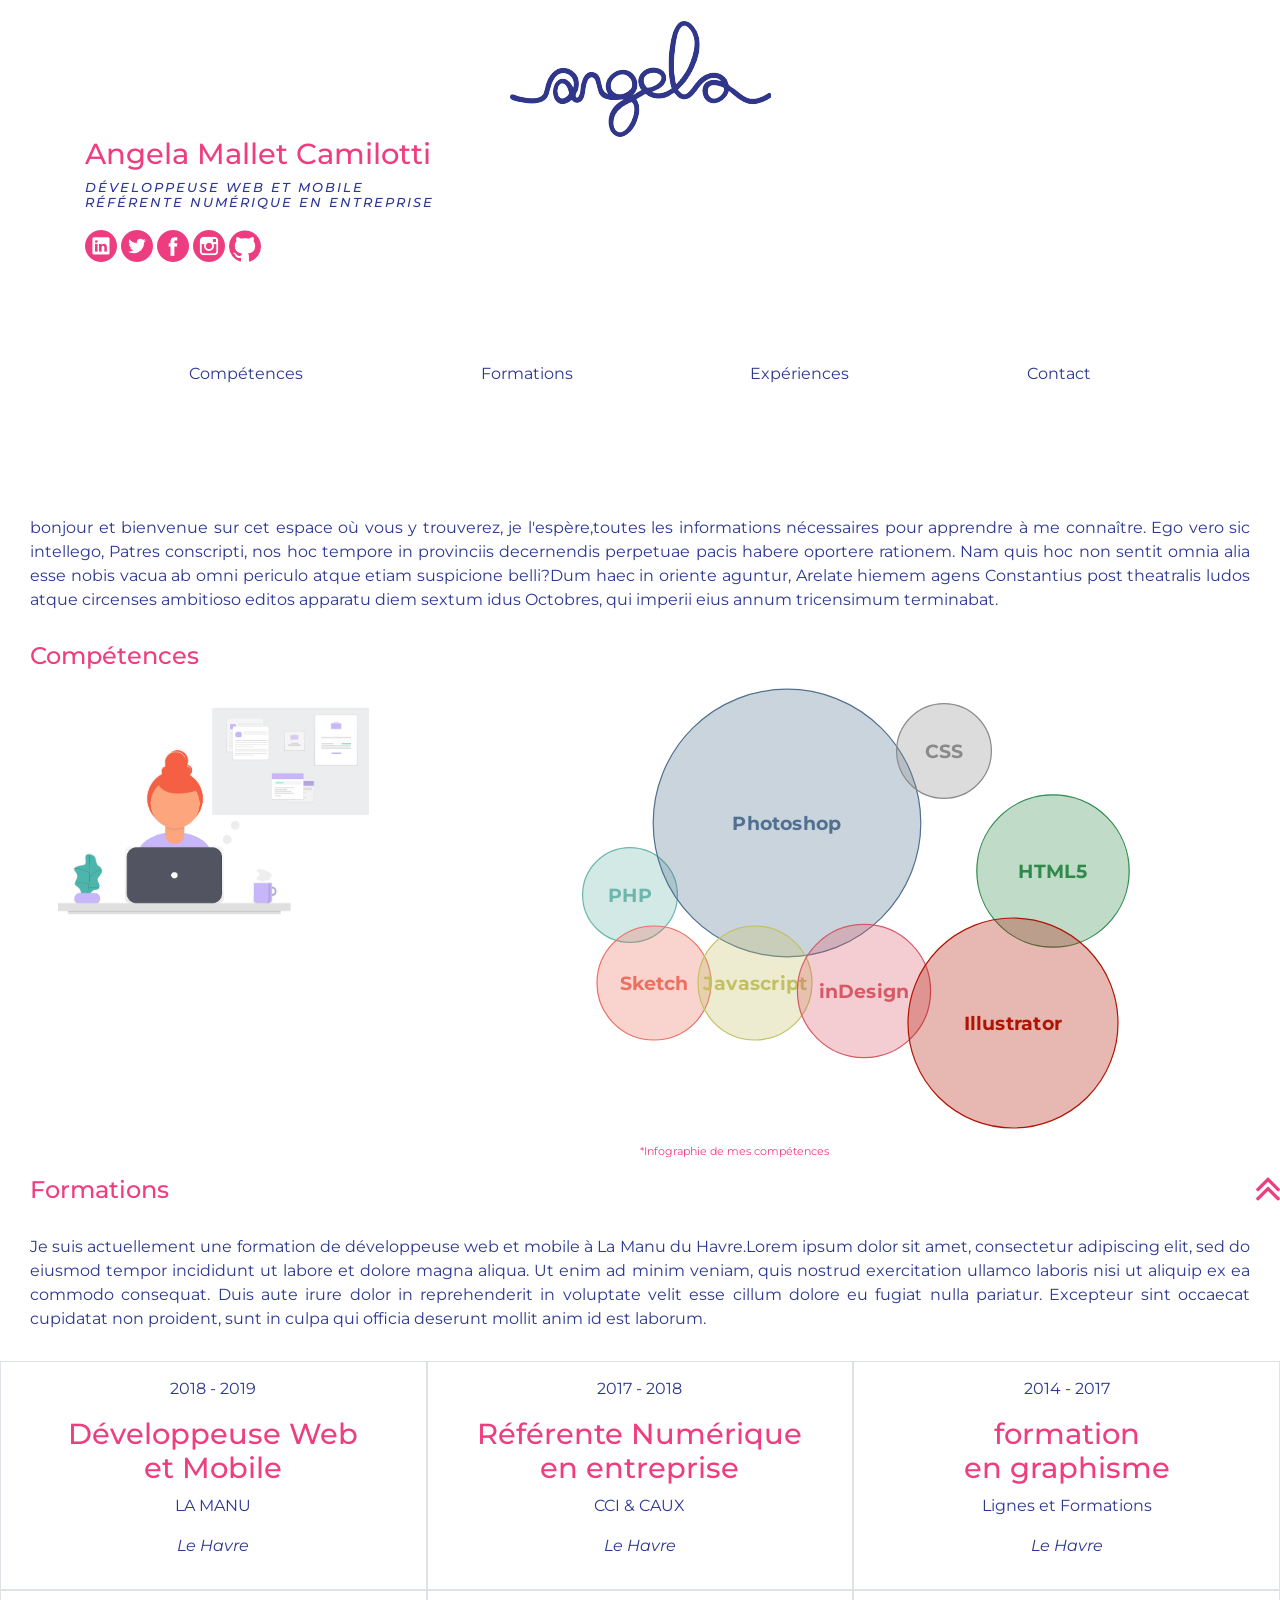
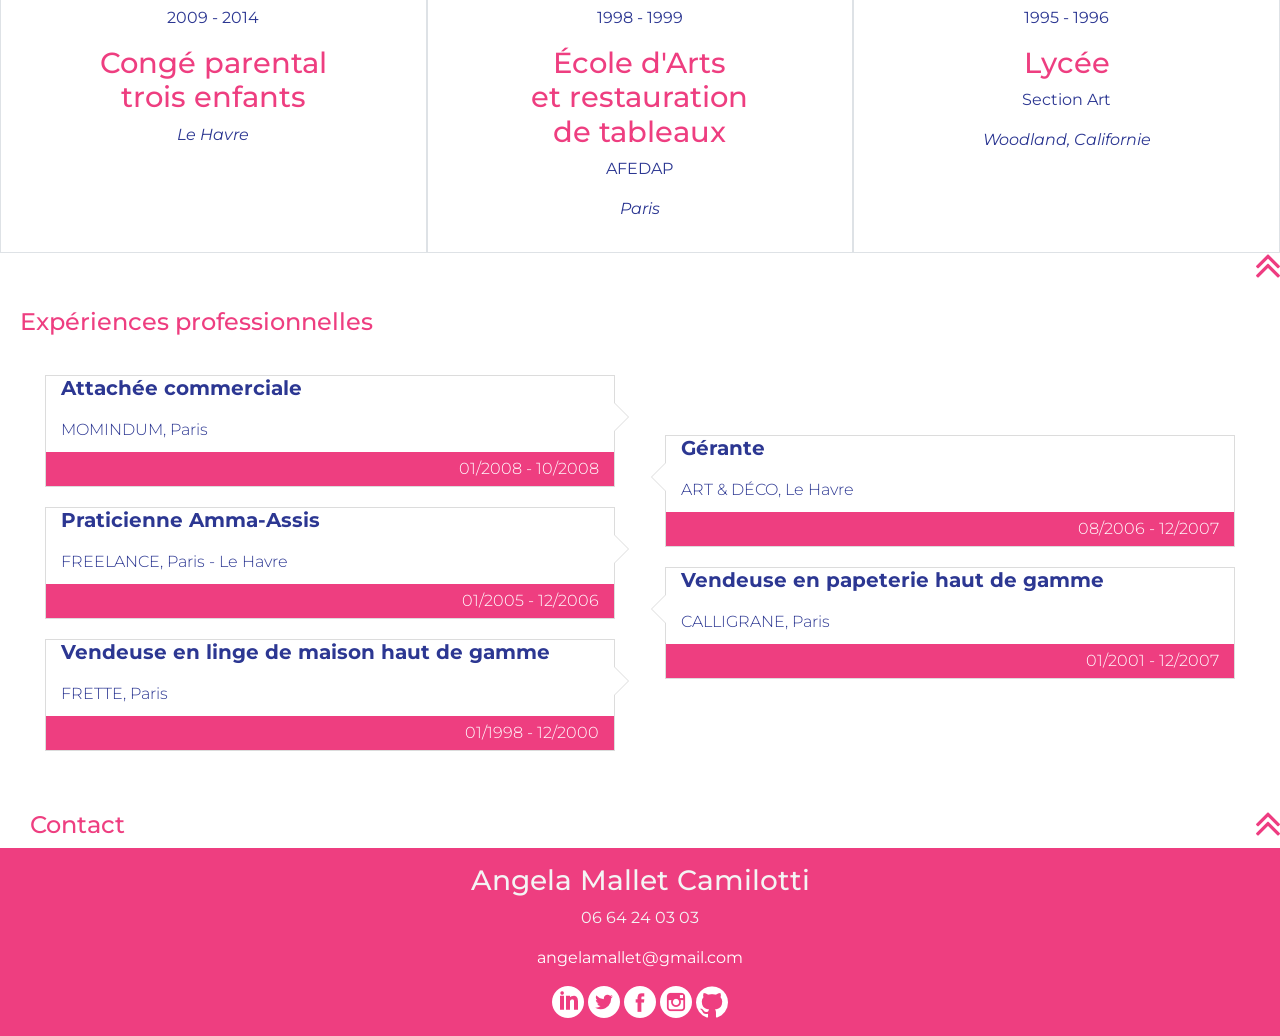
==== index.html @ a3d35b55 "ajout contact" ====
<!doctype html>
<html lang="fr">
<head>
  <meta charset="utf-8" />
  <meta name="viewport" content="width=device-width, initial-scale=1, shrink-to-fit=no" />

  <!-- Bootstrap CSS -->
  <link rel="stylesheet" href="css/bootstrap.min.css">
  <link rel="stylesheet" href="css/style.css">
  <link href="https://fonts.googleapis.com/css?family=Montserrat" rel="stylesheet">
  <title>Angela Mallet Camilotti</title>
</head>
<body id="hautdepage">

  <div class="container-fluid text-center logo">
    <img id="logo" src="img/Angela logo.png" alt="logo d'Angela" />
  </div>

  <div class="container"><!-- Container partie 1-->
    <div class="row">
      <div class="container gauche">
        <div class="row haut">
          <div class="container moi">
            <h1 id="Prenom">Angela Mallet Camilotti</h1>
            <h2 id="baseline">Développeuse Web et mobile <br>Référente numérique en entreprise </h2>
          </div>
        </div>
        <div class="row bas">
          <div class="container icones pl-0">
            <div class="container espace">
              <div class="col-lg-12 pl-0">
                <a href="https://www.linkedin.com/in/angela-mallet-camilotti/" target="_blank"><img src="img/linkedin.png"></a>
                <a href="https://twitter.com/AngelaCamilotti/" target="_blank"><img src="img/twitter.png"></a>
                <a href="https://www.facebook.com/Mallet.Camilotti/" target="_blank"><img src="img/facebook.png"></a>
                <a href="https://www.instagram.com/angelacamilotti/?hl=fr/" target="_blank"><img src="img/instagram.png"></a>
                <a href="https://github.com/AngelaMallet" target="_blank"><img src="img/github.png"></a>
              </div>
            </div>
          </div>
        </div>
      </div>

      <div class="container droite">
      </div>
    </div>
  </div><!-- Fin Container partie 1-->











  <!-- <img id="logo"src="img/Angela logo.png" alt="logo d'Angela"></img> -->
  <!-- <h1 id="Prenom">Angela Mallet Camilotti</h1>
  <h2 id="baseline">Développeuse Web et mobile <br>Référente numérique en entreprise </h2> -->


  <nav id="ancres">
    <a href="#ancre_competences">Compétences</a>
    <a href="#ancre_formations">Formations</a>
    <a href="#ancre_experiences">Expériences</a>
    <a href="#ancre_contact">Contact</a>
  </nav>
  <div class="paragraph">
    <p>bonjour et bienvenue sur cet espace où vous y trouverez, je l'espère,toutes les informations nécessaires pour apprendre à me connaître.
      Ego vero sic intellego, Patres conscripti, nos hoc tempore in provinciis decernendis perpetuae pacis habere oportere rationem.
      Nam quis hoc non sentit omnia alia esse nobis vacua ab omni periculo atque etiam suspicione belli?Dum haec in oriente aguntur, Arelate hiemem agens Constantius
      post theatralis ludos atque circenses ambitioso editos apparatu diem sextum idus Octobres, qui imperii eius annum tricensimum terminabat.</p>
    </div>
    <!-- Compétences -->
    <!-- Début Container partie 2-->
    <h2 id="ancre_competences">Compétences</h2>
    <div class="container-fluid">

      <div class="row">
        <div class="container image col-lg-4 col-12">
          <img class="img-fluid" id="fille" src="img/fille.png" alt="Illustration d'une jeune femme devant un ordinateur" />
        </div>
        <div class="container bulles col-lg-8 col-12">
          <div id="container_competences">

            <dl class="skills-diagram">
              <dt class="skill-5">PHP</dt>
              <dd>5</dd>
              <dt class="skill-10">Photoshop</dt>
              <dd>10</dd>
              <dt class="skill-3">CSS</dt>
              <dd>3</dd>
              <dt class="skill-8">HTML5</dt>
              <dd>8</dd>
              <dt class="skill-4">Sketch</dt>
              <dd>4</dd>
              <dt class="skill-6">Javascript</dt>
              <dd>6</dd>
              <dt class="skill-7">inDesign</dt>
              <dd>7</dd>
              <dt class="skill-9">Illustrator</dt>
              <dd>9</dd>
            </dl>
          </div>
        </div>

      </div>

    </div>
    <p class="infographie">*Infographie de mes compétences</p>

    <!-- Fin Container partie 2-->

    <a class="hautdepage" href="#hautdepage"><img src="img/chevron-up.png"></a>
    <h2 id="ancre_formations">Formations</h2>


    <!-- Début Formations -->
    <div class="paragraph">
      <p>Je suis actuellement une formation de développeuse web et mobile à La Manu du Havre.Lorem ipsum dolor sit amet, consectetur adipiscing elit, sed do eiusmod tempor incididunt ut labore et dolore magna aliqua. Ut enim ad minim veniam, quis nostrud exercitation ullamco laboris nisi ut aliquip ex ea commodo consequat. Duis aute irure dolor in reprehenderit in voluptate velit esse cillum dolore eu fugiat nulla pariatur. Excepteur sint occaecat cupidatat non proident, sunt in culpa qui officia deserunt mollit anim id est laborum.</p>
    </div>
    <div class="container-fluid formations">
      <div class="row">
        <div class="border container col-lg-4 col-12">
          <p>2018 - 2019</p>
          <h1>Développeuse Web <br>et Mobile </h1>
          <p>LA MANU</p>
          <p class="italic">Le Havre</p>
        </div>
        <div class="border container col-lg-4 col-12">
          <p>2017 - 2018</p>
          <h1>Référente Numérique <br>en entreprise</h1>
          <p>CCI & CAUX</p>
          <p class="italic">Le Havre</p>
        </div>
        <div class="border container col-lg-4 col-12">
          <p>2014 - 2017</p>
          <h1>formation <br>en graphisme</h1>
          <p>Lignes et Formations</p>
          <p class="italic">Le Havre</p>
        </div>
      </div>
      <div class="row">
        <div class="border container col-lg-4 col-12">
          <p>2009 - 2014</p>
          <h1>Congé parental <br>trois enfants</h1>
          <p class="italic">Le Havre</p>
        </div>
        <div class="border container col-lg-4 col-12">
          <p>1998 - 1999</p>
          <h1>École d'Arts <br>et restauration <br> de tableaux</h1>
          <p>AFEDAP</p><p class="italic">Paris</p>
        </div>
        <div class="border container col-lg-4 col-12">
          <p>1995 - 1996</p>
          <h1>Lycée</h1>
          <p>Section Art</p>
          <p class="italic">Woodland, Californie</p>
        </div>
      </div>
    </div>
    <a class="hautdepage" href="#hautdepage"><img src="img/chevron-up.png"></a>
    <h2 id="ancre_experiences">Expériences professionnelles</h2>
    <div class="container-fluid">
      <ul class="timeline">
        <li>
          <div class="timeline-badge">
            <a><i class="fa fa-circle" id=""></i></a>
          </div>
          <div class="timeline-panel">
            <div class="timeline-heading">
              <h4>Attachée commerciale</h4>
            </div>
            <div class="timeline-body">
              <p>MOMINDUM, Paris</p>
            </div>
            <div class="timeline-footer">
              <p class="text-right">01/2008 - 10/2008</p>
            </div>
          </div>
        </li>

        <li class="timeline-inverted">
          <div class="timeline-badge">
            <a><i class="fa fa-circle invert" id=""></i></a>
          </div>
          <div class="timeline-panel">
            <div class="timeline-heading">
              <h4>Gérante</h4>
            </div>
            <div class="timeline-body">
              <p>ART & DÉCO, Le Havre</p>
            </div>
            <div class="timeline-footer">
              <p class="text-right">08/2006 - 12/2007</p>
            </div>
          </div>
        </li>

        <li>
          <div class="timeline-badge">
            <a><i class="fa fa-circle" id=""></i></a>
          </div>
          <div class="timeline-panel">
            <div class="timeline-heading">
              <h4>Praticienne Amma-Assis</h4>
            </div>
            <div class="timeline-body">
              <p>FREELANCE, Paris - Le Havre</p>
            </div>
            <div class="timeline-footer">
              <p class="text-right">01/2005 - 12/2006</p>
            </div>
          </div>
        </li>

        <li class="timeline-inverted">
          <div class="timeline-badge">
            <a><i class="fa fa-circle invert" id=""></i></a>
          </div>
          <div class="timeline-panel">
            <div class="timeline-heading">
              <h4>Vendeuse en papeterie haut de gamme</h4>
            </div>
            <div class="timeline-body">
              <p>CALLIGRANE, Paris</p>
            </div>
            <div class="timeline-footer">
              <p class="text-right">01/2001 - 12/2007</p>
            </div>
          </div>
        </li>

        <li>
          <div class="timeline-badge">
            <a><i class="fa fa-circle" id=""></i></a>
          </div>
          <div class="timeline-panel">
            <div class="timeline-heading">
              <h4>Vendeuse en linge de maison haut de gamme</h4>
            </div>
            <div class="timeline-body">
              <p>FRETTE, Paris</p>
            </div>
            <div class="timeline-footer">
              <p class="text-right">01/1998 - 12/2000</p>
            </div>
          </div>
        </li>
      </ul>
    </div>
    <a class="hautdepage" href="#hautdepage"><img src="img/chevron-up.png"></a>
    <div class="Container-fluid">
      <h2 id="ancre_contact">Contact</h2>
    </div>
    <section id="contact" class="content-section text-center pt-3">
        <div class="container contact">
          <h3 class="Contact">Angela Mallet Camilotti</h3>
        </div>
        <div class="container contact">
          <p class="Contact">06 64 24 03 03 <br></p>
        </div>
        <div class="container contact">
          <a class="text-white" href="">angelamallet@gmail.com</a>
        </div>
        <div class="container icones mt-3">
          <a href="https://www.linkedin.com/in/angela-mallet-camilotti/" target="_blank"><img src="img/linkedinb.png"></a>
          <a href="https://twitter.com/AngelaCamilotti/" target="_blank"><img src="img/twitterb.png"></a>
          <a href="https://www.facebook.com/Mallet.Camilotti/" target="_blank"><img src="img/facebookb.png"></a>
          <a href="https://www.instagram.com/angelacamilotti/?hl=fr/" target="_blank"><img src="img/instagramb.png"></a>
          <a href="https://github.com/AngelaMallet" target="_blank"><img src="img/githubb.png"></a>
        </div>
    </section>


    <script src="js/jquery-3.3.1.min.js"></script>
    <script src="js/popper.min.js"></script>
    <script src="js/bootstrap.min.js"></script>
  </body>
  </html>
---- css/style.css ----
body{font-family: 'Montserrat';
margin-top: 20px;
}
a:hover {
  color: #ee3e80;
  text-decoration: underline;
}
a{
  color: #2c3792;
}
h1 {
  font-size: 1.8em;
}
h2 {
  font-size: 1.5em;
  color: #ee3e80;
  margin-left: 30px;
}

.infographie{
  color: #ee3e80;
  font-size: 0.7em;
  margin-left: 50%;
}
.paragraph {
margin: 30px;
text-align: justify;
color: #2c3792;
}
.hautdepage {
  float: right;
}
.container.espace {
  margin-top: 20px;
}
#top {
  display: flex;
  flex-direction: column;
  justify-content: center;
  margin-left: 30px;
}

#logo {
  margin-left: auto;
  margin-right: auto;
}
#ancres {
  display: flex;
  flex-direction: row;
  justify-content: space-around;
  padding: 100px;
}
#ancre_experiences {
  padding-top: 55px;
  margin-left: 20px;
}

#Prenom {
  color: #ee3e80;
}
#baseline {
  font-size: 0.8em;
  font-style: italic;
  letter-spacing: 2px;
  text-transform: uppercase;
  color: #2c3792;
  margin: 0px;
}
#container_competences {
  display: flex;
  flex-direction: row;
  vertical-align: middle;
}
.container-fluid.formations {
  text-align: center;
}
.border {
  border:solid 1px #ee3e80;
  padding: 15px;
}
.formations h1 {
  color: #ee3e80;
}

.formations p {
  color: #2c3792;
}
.italic {
  font-style: italic;
}

#formation {
  color: #2c3792;
  margin: 30px 0px 0px 30px;
}
.skills-diagram {
  font-size: 16px;
  font-weight: bold;
  text-align: center;
  max-width: 35em;
  margin: 2em auto 2em;
}
.skills-diagram > dd {
  /* Hide inner attributes */
  display: none;
}
.skills-diagram dt {
  display: inline-block;
  vertical-align: top;

  border-style: solid;
  border-width: 1px;
  border-radius: 50%;

  -webkit-transform: scale(1.2);
	-moz-transform: scale(1.2);
	-o-transform: scale(1.2);
	-ms-transform: scale(1.2);
	transform: scale(1.2);

  /* set defaults to skill-2 */
  width: 2em;
  height: 2em;
  line-height: 2em;
}

.skills-diagram dt:hover {
  -webkit-transform: scale(1.3);
	-moz-transform: scale(1.3);
	-o-transform: scale(1.3);
	-ms-transform: scale(1.3);
	transform: scale(1.3);
}

/* Support vertical mode */
.skills-diagram-vertical dt {
  display: block;
  /* .25em is an equivalent to inline-block's horizontal whitespace margin */
  margin: .25em auto;
}

/* Provide 10 different sizes */
.skills-diagram .skill-2 {
  width: 6em;
  height: 6em;
  line-height: 6em;

  background-color: rgba(201, 155, 129, .3);
  border-color: rgba(201, 155, 129, 1);
  color: rgba(201, 155, 129, 1);
}
.skills-diagram .skill-3 {
  vertical-align: middle;

  width: 5em;
  height: 5em;
  line-height: 5em;
  background-color: rgba(138, 138, 140, .3);
  border-color: rgba(138, 138, 140, 1);
  color: rgba(138, 138, 140, 1);
}
.skills-diagram .skill-4 {
  width: 6em;
  height: 6em;
  line-height: 6em;

  background-color: rgba(234, 112, 97, .3);
  border-color: rgba(234, 112, 97, 1);
  color: rgba(234, 112, 97, 1);
}
.skills-diagram .skill-5 {
  vertical-align: bottom;

  width: 5em;
  height: 5em;
  line-height: 5em;
  background-color: rgba(109, 182, 173, .3);
  border-color: rgba(109, 182, 173, 1);
  color: rgba(109, 182, 173, 1);
}
.skills-diagram .skill-6 {
  vertical-align: top;

  width: 6em;
  height: 6em;
  line-height: 6em;

  background-color: rgba(195, 192, 100, .3);
  border-color: rgba(195, 192, 100, 1);
  color: rgba(195, 192, 100, 1);
}
.skills-diagram .skill-7 {
  width: 7em;
  height: 7em;
  line-height: 7em;

  background-color: rgba(214, 89, 102, .3);
  border-color: rgba(214, 89, 102, 1);
  color: rgba(214, 89, 102, 1);
}
.skills-diagram .skill-8 {
  vertical-align: bottom;

  width: 8em;
  height: 8em;
  line-height: 8em;
  background-color: rgba(46, 138, 75, .3);
  border-color: rgba(46, 138, 75, 1);
  color: rgba(46, 138, 75, 1);
}
.skills-diagram .skill-9 {
  width: 11em;
  height: 11em;
  line-height: 11em;

  background-color: rgba(177, 18, 2, .3);
  border-color: rgba(177, 18, 2, 1);
  color: rgba(177, 18, 2, 1);
}
.skills-diagram .skill-10 {
  width: 14em;
  height: 14em;
  line-height: 14em;
  background-color: rgba(81, 112, 144, .3);
  border-color: rgba(81, 112, 144, 1);
  color: rgba(81, 112, 144, 1);
}

#timeline {
  list-style: none;
  margin: 50px 0 30px 120px;
  padding-left: 30px;
  border-left: 8px solid #eee9dc;
}
#timeline li {
  margin: 40px 0;
  position: relative;
}
#timeline p {
  margin: 0 0 15px;
  color: #2C3792;
}

.date {
  margin-top: -10px;
  top: 50%;
  left: -158px;
  font-size: 0.95em;
  line-height: 20px;
  position: absolute;
}

.circle {
  margin-top: -10px;
  top: 50%;
  left: -44px;
  width: 10px;
  height: 10px;
  background:#ee3792;
  border: 5px solid #eee9dc;
  border-radius: 50%;
  display: block;
  position: absolute;
}

.content {
  max-height: 20px;
  padding: 50px 20px 0;
  border-color: transparent;
  border-width: 2px;
  border-style: solid;
  border-radius: 0.5em;
  position: relative;
}
.content:before, .content:after {
  content: "";
  width: 0;
  height: 0;
  border: solid transparent;
  position: absolute;
  pointer-events: none;
  right: 100%;
}
.content:before {
  border-right-color: inherit;
  border-width: 20px;
  top: 50%;
  margin-top: -20px;
}
.content:after {
  border-right-color: #ee3e80;
  border-width: 17px;
  top: 50%;
  margin-top: -17px;
}
.content p {
  max-height: 0;
  color: transparent;
  text-align: justify;
  word-break: break-word;
  hyphens: auto;
  overflow: hidden;
}

label {
  font-size: 1.3em;
  position: absolute;
  z-index: 100;
  cursor: pointer;
  top: 10px;
  transition: transform 0.2s linear;
  color: #2c3792;
  margin-left: 10px;
}

.radio {
  display: none;
}

.radio:checked + .relative label {
  cursor: auto;
  transform: translateX(42px);
}
.radio:checked + .relative .circle {
  background: #f98262;
}
.radio:checked ~ .content {
  max-height: 180px;
  border-color: #eee9dc;
  margin-right: 20px;
  transform: translateX(20px);
  transition: max-height 0.4s linear, border-color 0.5s linear, transform 0.2s linear;
}
.radio:checked ~ .content p {
  max-height: 200px;
  color: #eee9dc;
  transition: color 0.3s linear 0.3s;
}
/*Expériences*/

/
/*font styles*/
h1 {
 font-family: 'Montserrat', Helvetica, sans-serif;
}
.child-title {
 margin: 0;
 padding-top: 20px;
 padding-bottom: 20px;
 color: #2c3792;
 text-align: center;
 font-size: 1em;
}
.text-right {
  color: #fff;
}
p.footer {
    margin-bottom: 20px;
    color: #999999;
    font-size: 18px;
    text-align: center;
}
/*contact*/
h1.contact,h2.contact,h3.contact {
	margin:0 0 35px 0;
	font-family: 'Montserrat', sans-serif;
	text-transform: uppercase;
	letter-spacing:1px;
}

p.contact {
	margin:0 0 25px;
	font-size:18px;
	line-height:1.6em;
}


#contact{
	background:#ee3e80;
	color:#f4f4f4;
	padding-bottom:18px;
}

/* -----------------------------------------------
 * Timeline
 * --------------------------------------------- */
 .timeline {
    min-height: 450px;
    list-style: none;
    padding: 30px;
    position: relative;
    font-weight: 300;
}
.timeline:before {
    top: 0;
    bottom: 0;
    position: absolute;
    content:" ";
    width: 2px;
    background: #ffffff;
    left: 50%;
    margin-left: -1.5px;
}
.timeline > li {
    margin-bottom: 20px;
    position: relative;
    width: 50%;
    float: left;
    clear: left;
}
.timeline > li:before, .timeline > li:after {
    content:" ";
    display: table;
}
.timeline > li:after {
    clear: both;
}
.timeline > li:before, .timeline > li:after {
    content:" ";
    display: table;
}
.timeline > li:after {
    clear: both;
}
.timeline > li > .timeline-panel {
    width: calc(100% - 25px);
    width: -moz-calc(100% - 25px);
    width: -webkit-calc(100% - 25px);
    float: left;
    border: 1px solid #dcdcdc;
    background: #ffffff;
    position: relative;
}
.timeline > li > .timeline-panel:before {
    position: absolute;
    top: 26px;
    right: -15px;
    display: inline-block;
    border-top: 15px solid transparent;
    border-left: 15px solid #dcdcdc;
    border-right: 0 solid #dcdcdc;
    border-bottom: 15px solid transparent;
    content:" ";
}
.timeline > li > .timeline-panel:after {
    position: absolute;
    top: 27px;
    right: -14px;
    display: inline-block;
    border-top: 14px solid transparent;
    border-left: 14px solid #ffffff;
    border-right: 0 solid #ffffff;
    border-bottom: 14px solid transparent;
    content:" ";
}
.timeline > li > .timeline-badge {
    color: #ffffff;
    width: 24px;
    height: 24px;
    line-height: 50px;
    text-align: center;
    position: absolute;
    top: 16px;
    right: -12px;
    z-index: 100;
}
.timeline > li.timeline-inverted > .timeline-panel {
    float: right;
}
.timeline > li.timeline-inverted > .timeline-panel:before {
    border-left-width: 0;
    border-right-width: 15px;
    left: -15px;
    right: auto;
}
.timeline > li.timeline-inverted > .timeline-panel:after {
    border-left-width: 0;
    border-right-width: 14px;
    left: -14px;
    right: auto;
}
.timeline-badge > a {
    color: #ffffff !important;
}
.timeline-badge a:hover {
    color: #dcdcdc !important;
}
.timeline-title {
    margin-top: 0;
    color: inherit;
}
.timeline-heading h4 {
    font-size: 20px;
    padding: 0 15px;
    color: #2c3792;
    font-weight: bold;
}
.timeline-body > p, .timeline-body > ul {
    padding: 10px 15px;
    margin-bottom: 0;
    color: #2c3792;
}
.timeline-footer {
    padding: 5px 15px;
    background-color:#ee3e80;
}
.timeline-footer p { margin-bottom: 0; }
.timeline-footer > a {
    cursor: pointer;
    text-decoration: none;
}
.timeline > li.timeline-inverted {
    float: right;
    clear: right;
}
.timeline > li:nth-child(2) {
    margin-top: 60px;
}
.timeline > li.timeline-inverted > .timeline-badge {
    left: -12px;
}
.no-float {
    float: none;
}
@media (max-width: 767px) {
    ul.timeline:before {
        left: 40px;
    }
    ul.timeline > li {
        margin-bottom: 0px;
        position: relative;
        width:100%;
        float: left;
        clear: left;
    }
    ul.timeline > li > .timeline-panel {
        width: calc(100% - 65px);
        width: -moz-calc(100% - 65px);
        width: -webkit-calc(100% - 65px);
    }
    ul.timeline > li > .timeline-badge {
        left: 28px;
        margin-left: 0;
        top: 16px;
    }
    ul.timeline > li > .timeline-panel {
        float: right;
    }
    ul.timeline > li > .timeline-panel:before {
        border-left-width: 0;
        border-right-width: 15px;
        left: -15px;
        right: auto;
    }
    ul.timeline > li > .timeline-panel:after {
        border-left-width: 0;
        border-right-width: 14px;
        left: -14px;
        right: auto;
    }
    .timeline > li.timeline-inverted {
        float: left;
        clear: left;
        margin-top: 30px;
        margin-bottom: 30px;
    }
    .timeline > li.timeline-inverted > .timeline-badge {
        left: 28px;
    }
}
@media screen and (max-width: 990px){
  .container.espace {
    flex-direction: column;
    text-align: center;
    padding-left: 30px;
  }
  #ancres {
    flex-direction: column;
    text-align: center;
  }
  #container_competences {
    display: flex;
    flex-direction: column;
}
#ancre_experiences, #ancre_competences, #ancre_formations, #ancre_contact,#ancre_Projets{
  margin-left:0px;
}
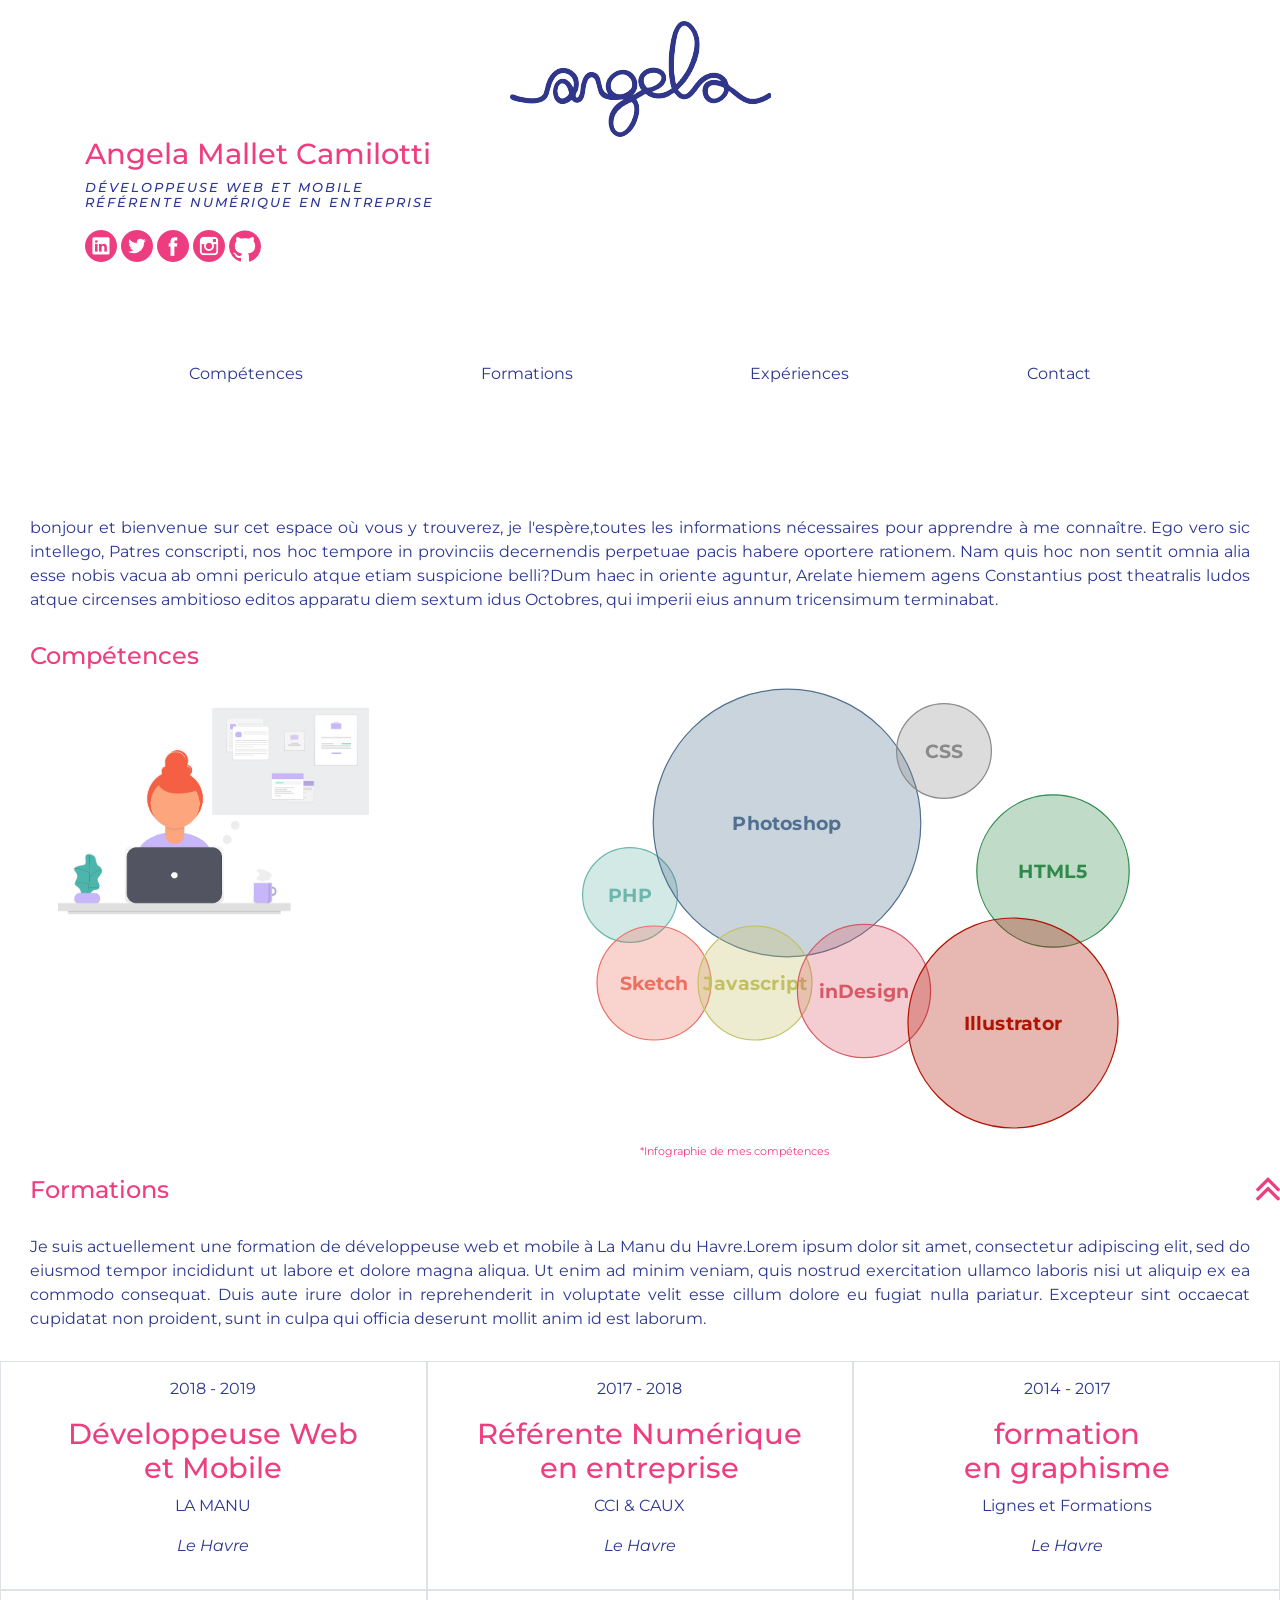
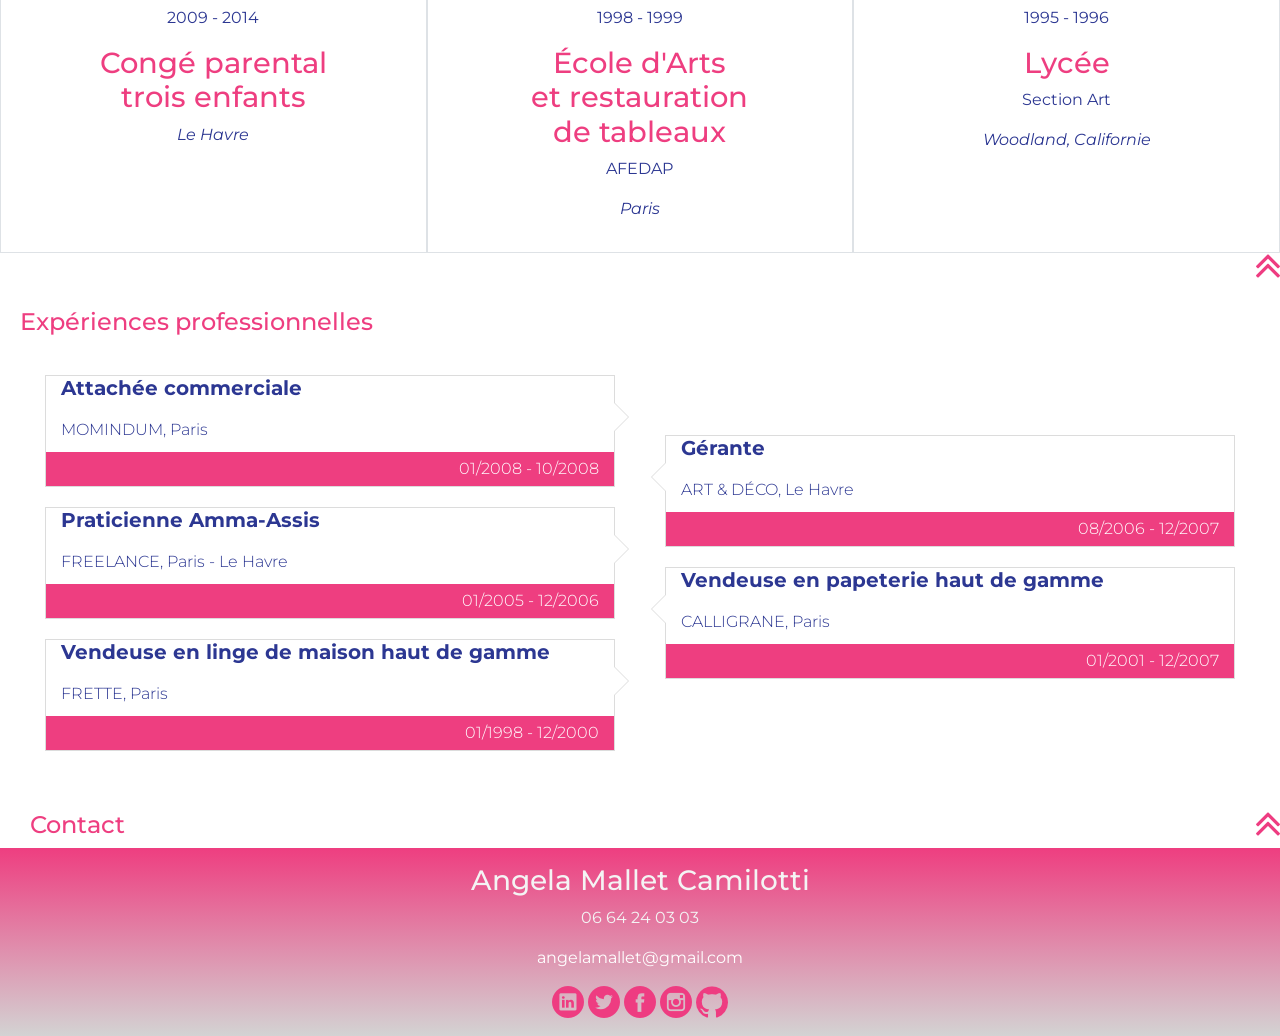
==== commit ecb274bd: "ajout de couleur bas de page" ====
--- a/index.html
+++ b/index.html
@@ -265,11 +265,11 @@
           <a class="text-white" href="">angelamallet@gmail.com</a>
         </div>
         <div class="container icones mt-3">
-          <a href="https://www.linkedin.com/in/angela-mallet-camilotti/" target="_blank"><img src="img/linkedinb.png"></a>
-          <a href="https://twitter.com/AngelaCamilotti/" target="_blank"><img src="img/twitterb.png"></a>
-          <a href="https://www.facebook.com/Mallet.Camilotti/" target="_blank"><img src="img/facebookb.png"></a>
-          <a href="https://www.instagram.com/angelacamilotti/?hl=fr/" target="_blank"><img src="img/instagramb.png"></a>
-          <a href="https://github.com/AngelaMallet" target="_blank"><img src="img/githubb.png"></a>
+          <a href="https://www.linkedin.com/in/angela-mallet-camilotti/" target="_blank"><img src="img/linkedin.png"></a>
+          <a href="https://twitter.com/AngelaCamilotti/" target="_blank"><img src="img/twitter.png"></a>
+          <a href="https://www.facebook.com/Mallet.Camilotti/" target="_blank"><img src="img/facebook.png"></a>
+          <a href="https://www.instagram.com/angelacamilotti/?hl=fr/" target="_blank"><img src="img/instagram.png"></a>
+          <a href="https://github.com/AngelaMallet" target="_blank"><img src="img/github.png"></a>
         </div>
     </section>
 
--- a/css/style.css
+++ b/css/style.css
@@ -376,9 +376,13 @@
 
 
 #contact{
-	background:#ee3e80;
-	color:#f4f4f4;
-	padding-bottom:18px;
+
+  background: -webkit-linear-gradient(180deg, rgb(238, 62, 128), rgb(211, 211, 211));
+  background: linear-gradient(180deg, rgb(238, 62, 128), rgb(211, 211, 211));
+
+
+color:#f4f4f4;
+padding-bottom:18px;
 }
 
 /* -----------------------------------------------
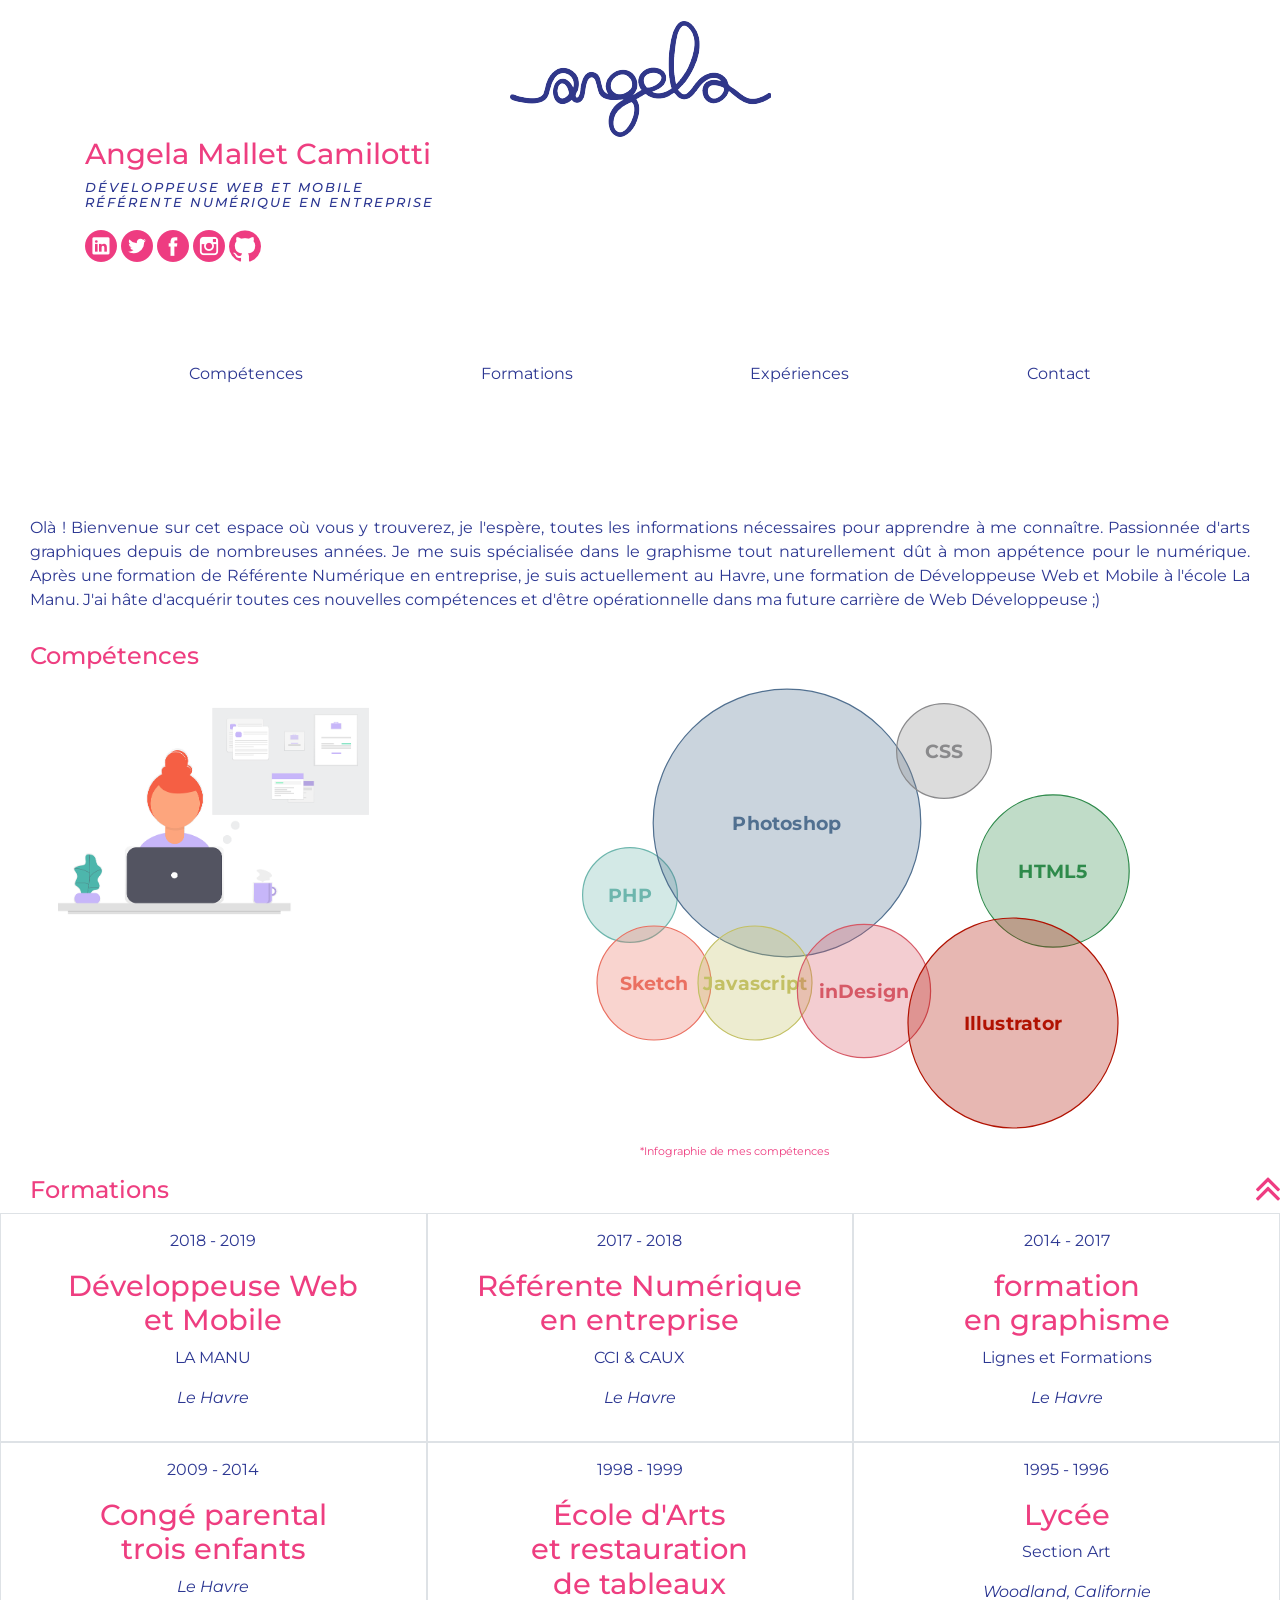
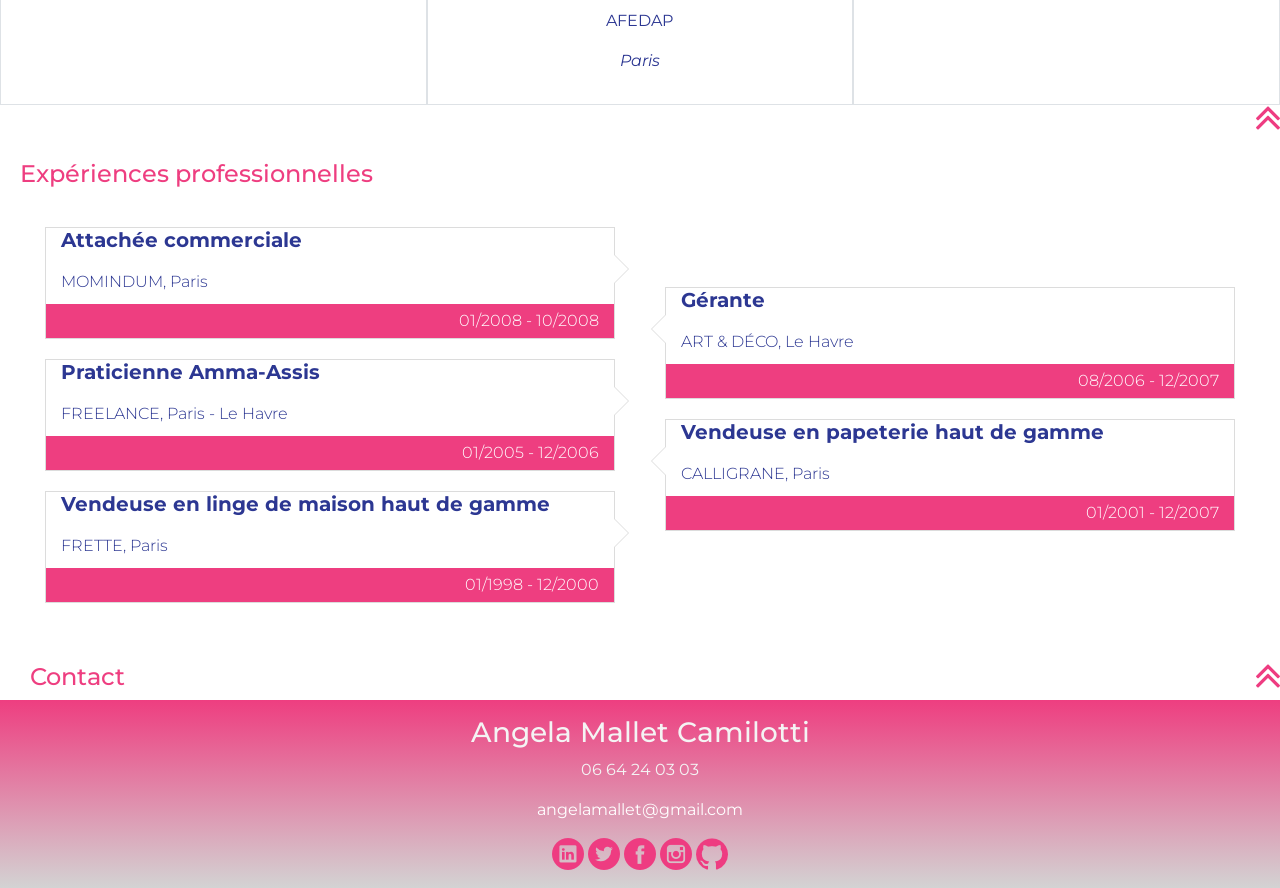
==== commit f3f7830b: "last version" ====
--- a/index.html
+++ b/index.html
@@ -67,10 +67,7 @@
     <a href="#ancre_contact">Contact</a>
   </nav>
   <div class="paragraph">
-    <p>bonjour et bienvenue sur cet espace où vous y trouverez, je l'espère,toutes les informations nécessaires pour apprendre à me connaître.
-      Ego vero sic intellego, Patres conscripti, nos hoc tempore in provinciis decernendis perpetuae pacis habere oportere rationem.
-      Nam quis hoc non sentit omnia alia esse nobis vacua ab omni periculo atque etiam suspicione belli?Dum haec in oriente aguntur, Arelate hiemem agens Constantius
-      post theatralis ludos atque circenses ambitioso editos apparatu diem sextum idus Octobres, qui imperii eius annum tricensimum terminabat.</p>
+    <p>Olà ! Bienvenue sur cet espace où vous y trouverez, je l'espère, toutes les informations nécessaires pour apprendre à me connaître. Passionnée d'arts graphiques depuis de nombreuses années. Je me suis spécialisée dans le graphisme tout naturellement dût à mon appétence pour le numérique. Après une formation de Référente Numérique en entreprise, je suis actuellement au Havre, une formation de Développeuse Web et Mobile à l'école La Manu. J'ai hâte d'acquérir toutes ces nouvelles compétences et d'être opérationnelle dans ma future carrière de Web Développeuse ;)</p>
     </div>
     <!-- Compétences -->
     <!-- Début Container partie 2-->
@@ -117,9 +114,6 @@
 
 
     <!-- Début Formations -->
-    <div class="paragraph">
-      <p>Je suis actuellement une formation de développeuse web et mobile à La Manu du Havre.Lorem ipsum dolor sit amet, consectetur adipiscing elit, sed do eiusmod tempor incididunt ut labore et dolore magna aliqua. Ut enim ad minim veniam, quis nostrud exercitation ullamco laboris nisi ut aliquip ex ea commodo consequat. Duis aute irure dolor in reprehenderit in voluptate velit esse cillum dolore eu fugiat nulla pariatur. Excepteur sint occaecat cupidatat non proident, sunt in culpa qui officia deserunt mollit anim id est laborum.</p>
-    </div>
     <div class="container-fluid formations">
       <div class="row">
         <div class="border container col-lg-4 col-12">
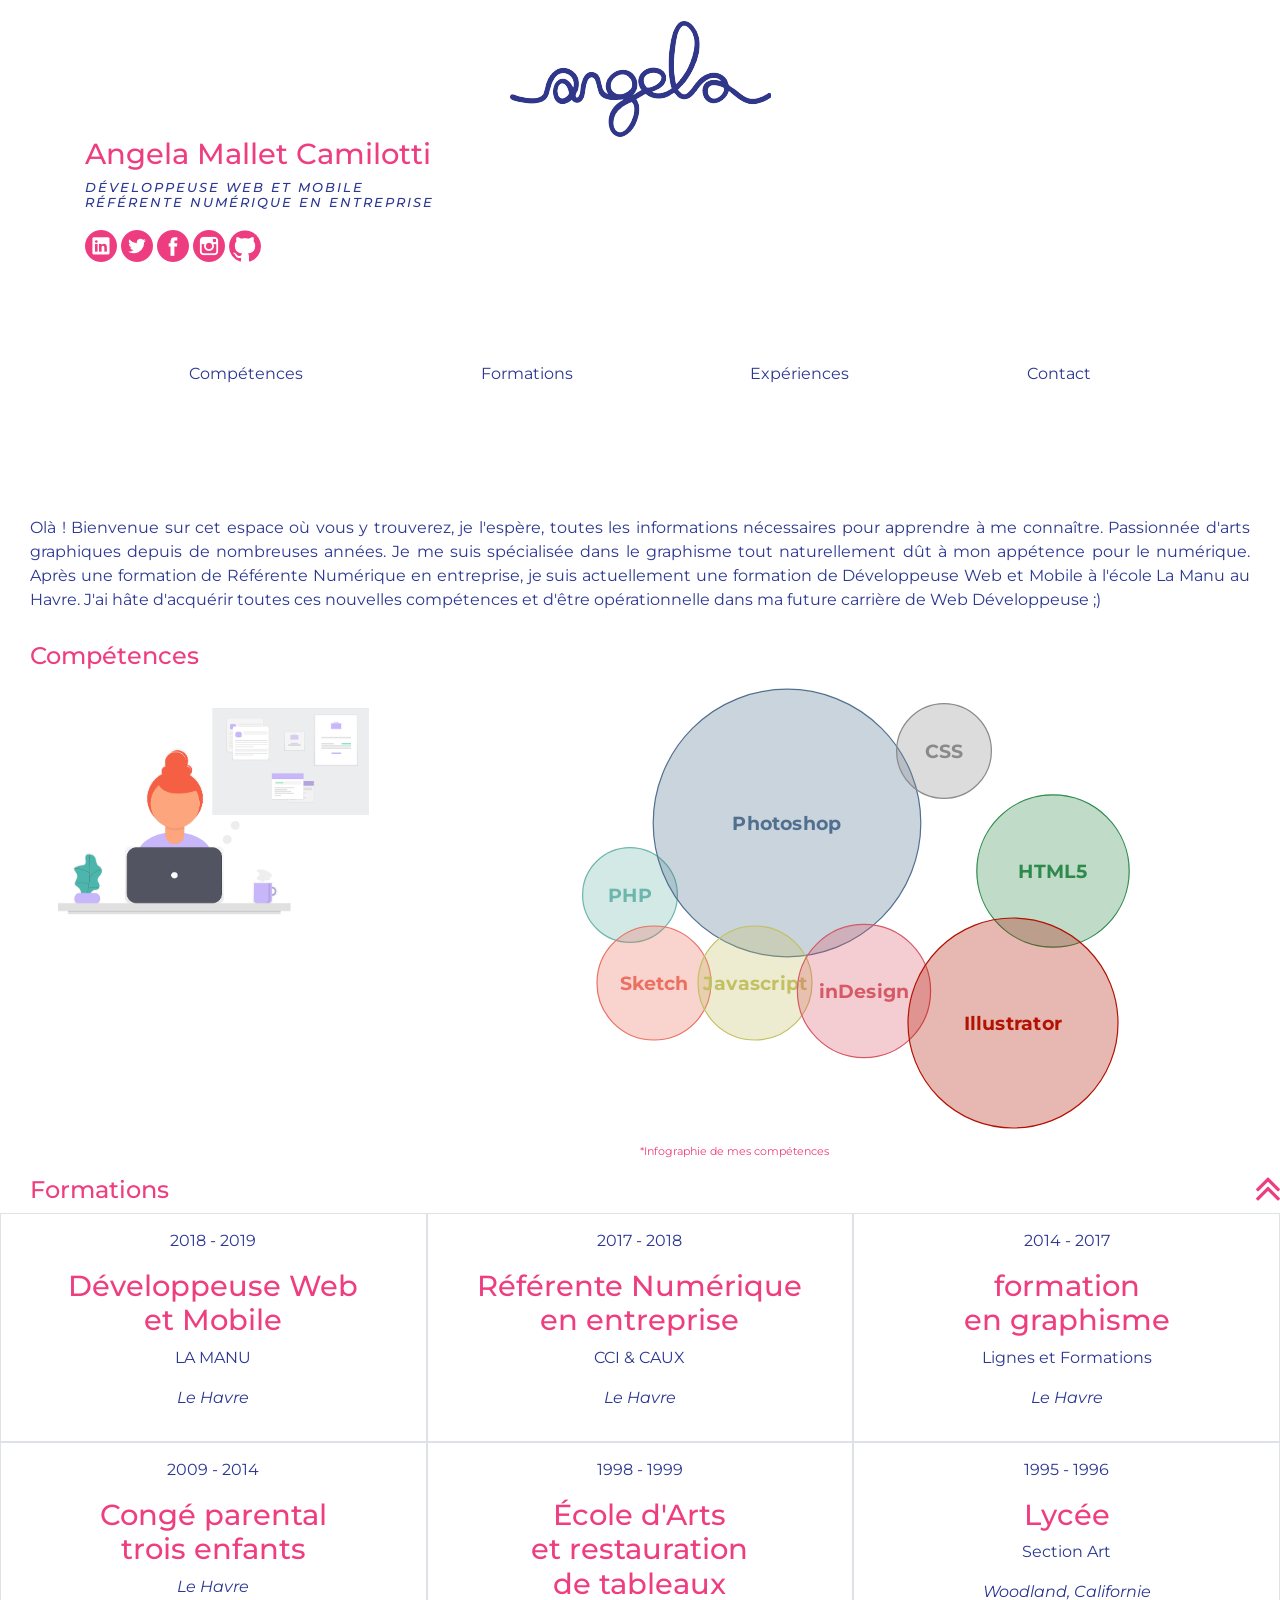
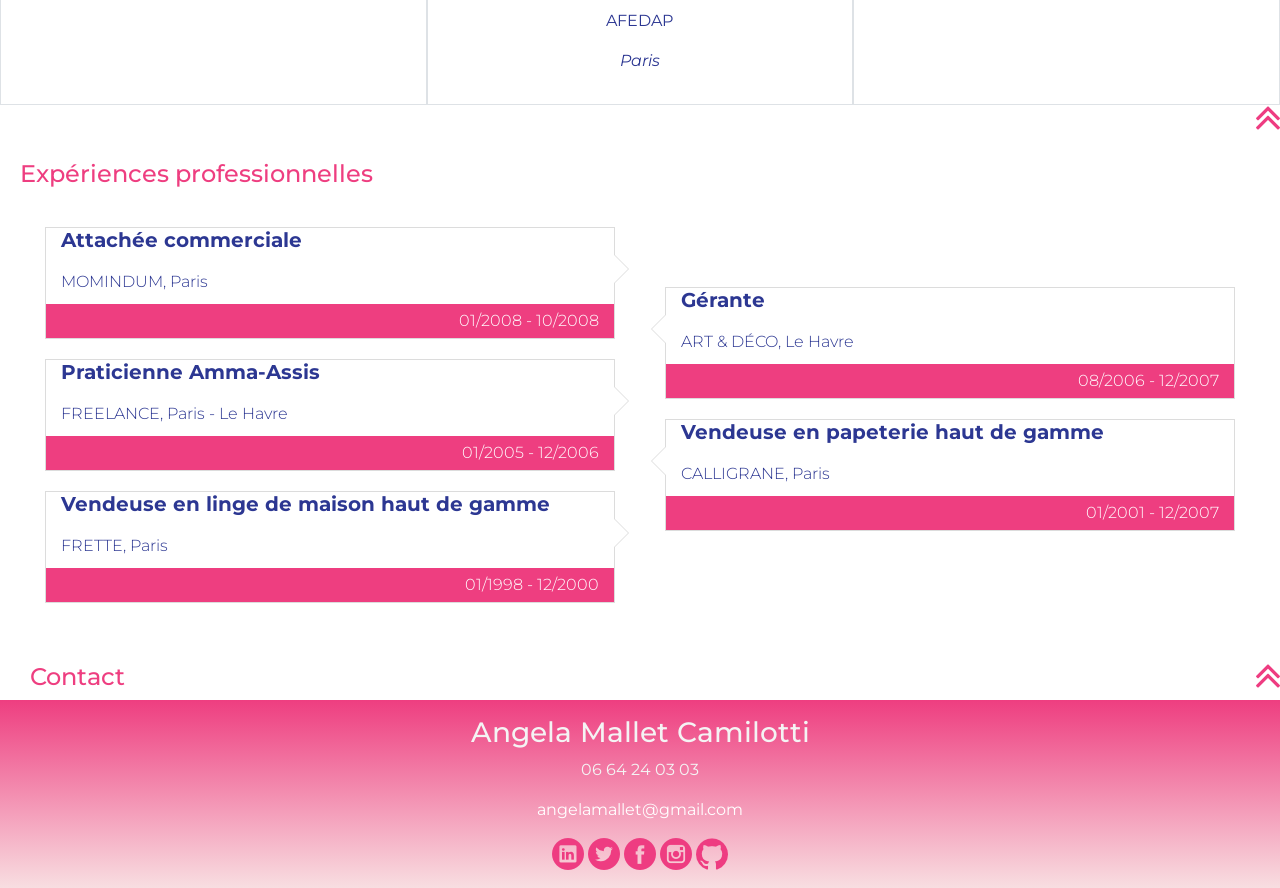
==== commit 31743f5a: "modif du rose" ====
--- a/index.html
+++ b/index.html
@@ -67,7 +67,7 @@
     <a href="#ancre_contact">Contact</a>
   </nav>
   <div class="paragraph">
-    <p>Olà ! Bienvenue sur cet espace où vous y trouverez, je l'espère, toutes les informations nécessaires pour apprendre à me connaître. Passionnée d'arts graphiques depuis de nombreuses années. Je me suis spécialisée dans le graphisme tout naturellement dût à mon appétence pour le numérique. Après une formation de Référente Numérique en entreprise, je suis actuellement au Havre, une formation de Développeuse Web et Mobile à l'école La Manu. J'ai hâte d'acquérir toutes ces nouvelles compétences et d'être opérationnelle dans ma future carrière de Web Développeuse ;)</p>
+    <p>Olà ! Bienvenue sur cet espace où vous y trouverez, je l'espère, toutes les informations nécessaires pour apprendre à me connaître. Passionnée d'arts graphiques depuis de nombreuses années. Je me suis spécialisée dans le graphisme tout naturellement dût à mon appétence pour le numérique. Après une formation de Référente Numérique en entreprise, je suis actuellement une formation de Développeuse Web et Mobile à l'école La Manu au Havre. J'ai hâte d'acquérir toutes ces nouvelles compétences et d'être opérationnelle dans ma future carrière de Web Développeuse ;)</p>
     </div>
     <!-- Compétences -->
     <!-- Début Container partie 2-->
--- a/css/style.css
+++ b/css/style.css
@@ -377,8 +377,8 @@
 
 #contact{
 
-  background: -webkit-linear-gradient(180deg, rgb(238, 62, 128), rgb(211, 211, 211));
-  background: linear-gradient(180deg, rgb(238, 62, 128), rgb(211, 211, 211));
+  background: -webkit-linear-gradient(-180deg, rgb(238, 62, 128), rgb(248, 222, 225));
+  background: linear-gradient(-180deg, rgb(238, 62, 128), rgb(248, 222, 225));
 
 
 color:#f4f4f4;
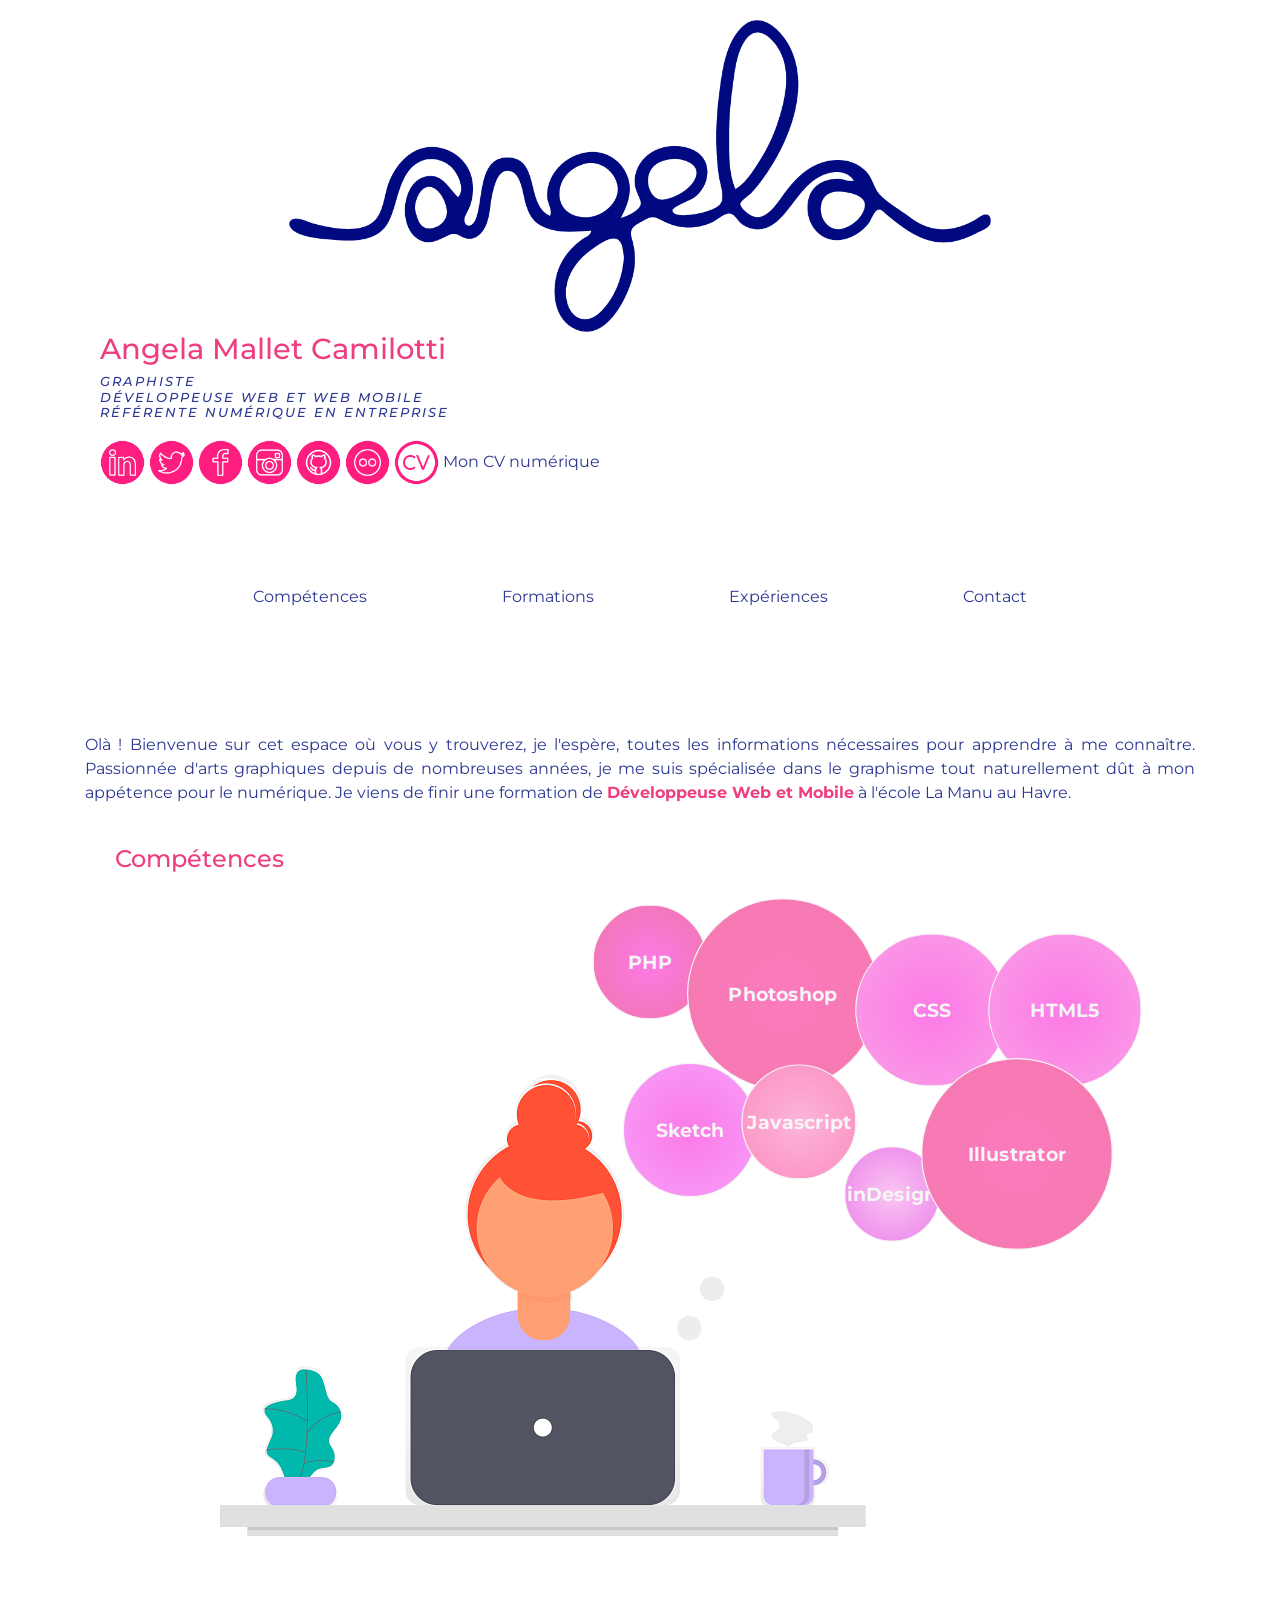
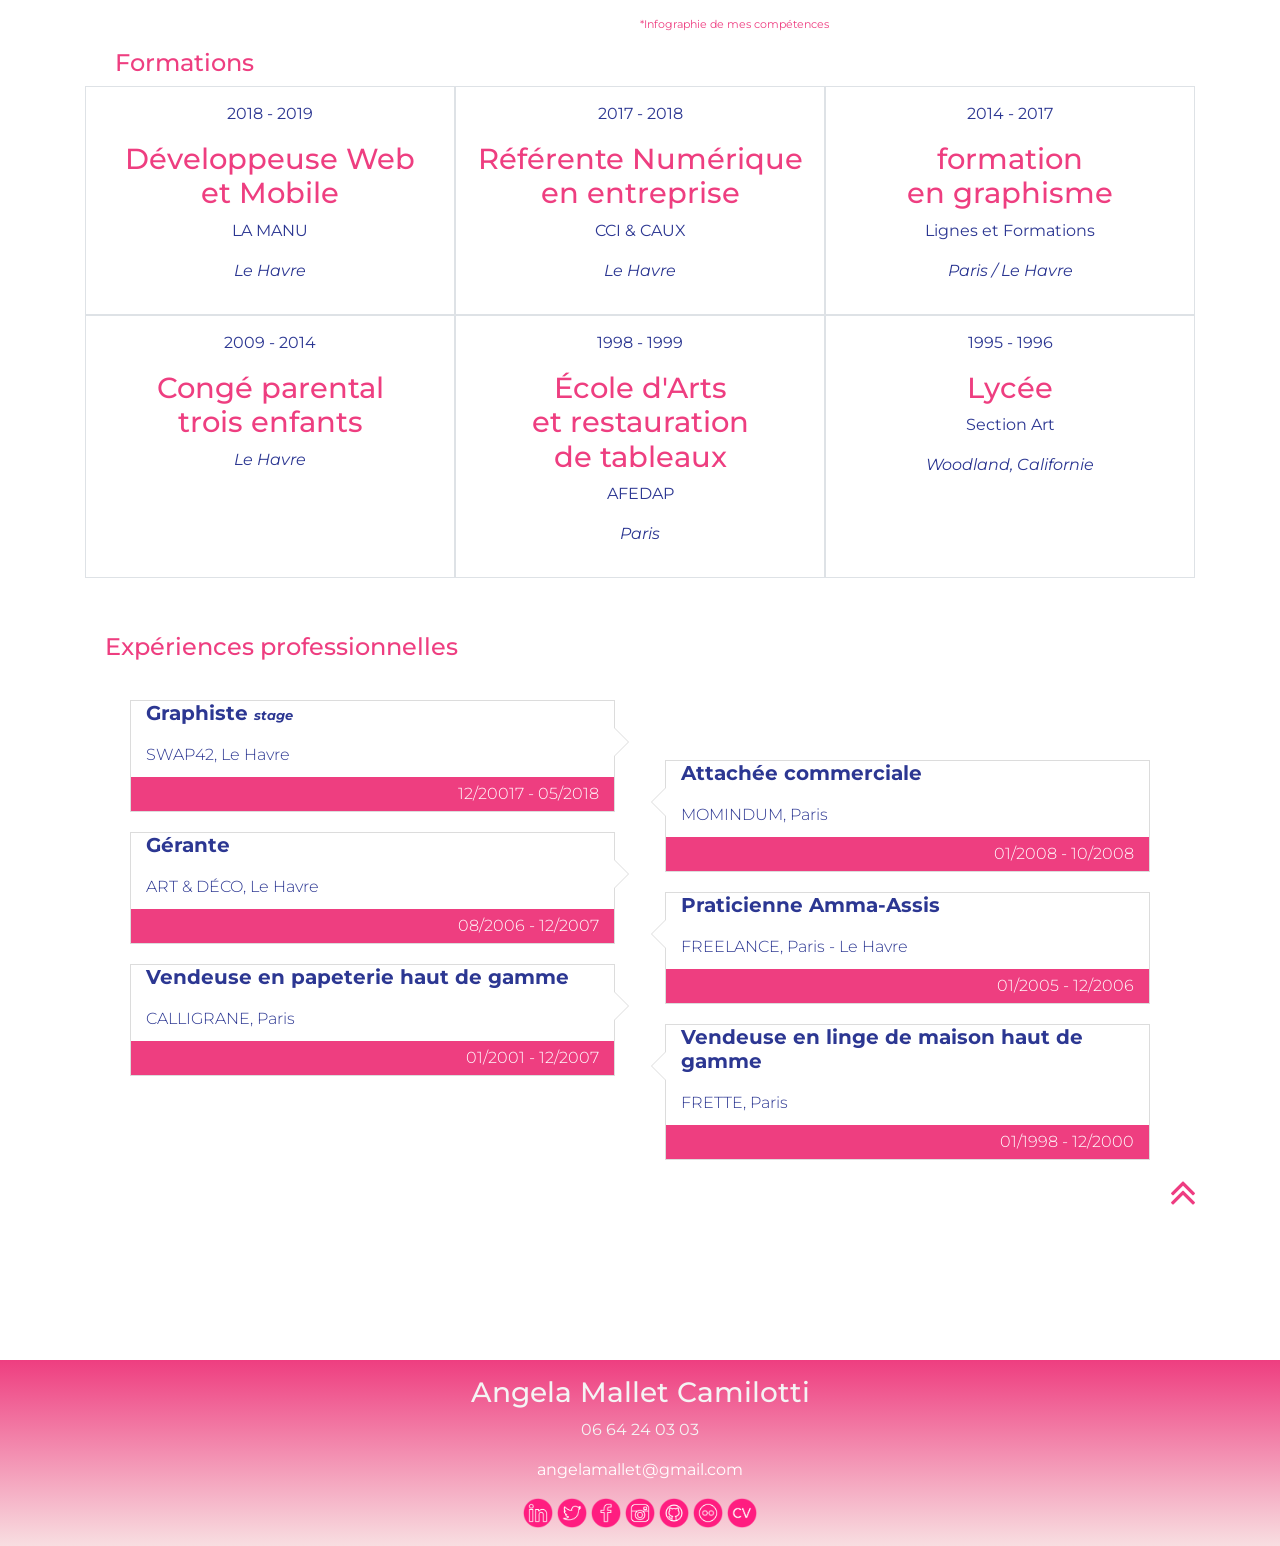
==== commit 6a58888a: "ajout du lien" ====
--- a/index.html
+++ b/index.html
@@ -5,15 +5,18 @@
   <meta name="viewport" content="width=device-width, initial-scale=1, shrink-to-fit=no" />
 
   <!-- Bootstrap CSS -->
+   <!-- Favicons-->
+   <link rel="icon" href="images/favicon/favicon-32x32.png" sizes="32x32">
+   <link href="https://fonts.googleapis.com/icon?family=Material+Icons" rel="stylesheet">
   <link rel="stylesheet" href="css/bootstrap.min.css">
   <link rel="stylesheet" href="css/style.css">
   <link href="https://fonts.googleapis.com/css?family=Montserrat" rel="stylesheet">
   <title>Angela Mallet Camilotti</title>
 </head>
 <body id="hautdepage">
-
+<div class="container" id="contentContainer">
   <div class="container-fluid text-center logo">
-    <img id="logo" src="img/Angela logo.png" alt="logo d'Angela" />
+    <img id="logo" src="img/logoA.png" alt="logo d'Angela" height="130px" width="330px" />
   </div>
 
   <div class="container"><!-- Container partie 1-->
@@ -22,25 +25,25 @@
         <div class="row haut">
           <div class="container moi">
             <h1 id="Prenom">Angela Mallet Camilotti</h1>
-            <h2 id="baseline">Développeuse Web et mobile <br>Référente numérique en entreprise </h2>
+            <h2 id="baseline">Graphiste <br>Développeuse Web et web mobile <br>Référente numérique en entreprise </h2>
           </div>
         </div>
         <div class="row bas">
           <div class="container icones pl-0">
             <div class="container espace">
               <div class="col-lg-12 pl-0">
-                <a href="https://www.linkedin.com/in/angela-mallet-camilotti/" target="_blank"><img src="img/linkedin.png"></a>
-                <a href="https://twitter.com/AngelaCamilotti/" target="_blank"><img src="img/twitter.png"></a>
-                <a href="https://www.facebook.com/Mallet.Camilotti/" target="_blank"><img src="img/facebook.png"></a>
-                <a href="https://www.instagram.com/angelacamilotti/?hl=fr/" target="_blank"><img src="img/instagram.png"></a>
-                <a href="https://github.com/AngelaMallet" target="_blank"><img src="img/github.png"></a>
+                <a href="https://www.linkedin.com/in/angela-mallet-camilotti/" target="_blank"><img src="img/I1.png" height="45px" width="45px"></a>
+                <a href="https://twitter.com/AngelaCamilotti/" target="_blank"><img src="img/I2.png" height="45px" width="45px"></a>
+                <a href="https://www.facebook.com/Mallet.Camilotti/" target="_blank"><img src="img/I3.png" height="45px" width="45px"></a>
+                <a href="https://www.instagram.com/angelacamilotti/?hl=fr/" target="_blank"><img src="img/I4.png" height="45px" width="45px"></a>
+                <a href="https://github.com/AngelaMallet" target="_blank"><img src="img/I6.png" height="45px" width="45px"></a>
+                <a href="https://www.flickr.com/photos/angelamallet/" target="_blank"><img src="img/I5.png" height="45px" width="45px"></a>
+                <a href="img/CV-Angela Mallet Camilotti .pdf" download="CV Angela Mallet Camilotti"><img src="img/cvII.png" height="45px" width="45px"></a>
+                <a href="http://angelacamilotti.com/" target="_blank">Mon CV numérique</a>
               </div>
             </div>
           </div>
         </div>
-      </div>
-
-      <div class="container droite">
       </div>
     </div>
   </div><!-- Fin Container partie 1-->
@@ -66,9 +69,9 @@
     <a href="#ancre_experiences">Expériences</a>
     <a href="#ancre_contact">Contact</a>
   </nav>
-  <div class="paragraph">
-    <p>Olà ! Bienvenue sur cet espace où vous y trouverez, je l'espère, toutes les informations nécessaires pour apprendre à me connaître. Passionnée d'arts graphiques depuis de nombreuses années. Je me suis spécialisée dans le graphisme tout naturellement dût à mon appétence pour le numérique. Après une formation de Référente Numérique en entreprise, je suis actuellement une formation de Développeuse Web et Mobile à l'école La Manu au Havre. J'ai hâte d'acquérir toutes ces nouvelles compétences et d'être opérationnelle dans ma future carrière de Web Développeuse ;)</p>
-    </div>
+  <span class="paragraph">
+    <p>Olà ! Bienvenue sur cet espace où vous y trouverez, je l'espère, toutes les informations nécessaires pour apprendre à me connaître. Passionnée d'arts graphiques depuis de nombreuses années, je me suis spécialisée dans le graphisme tout naturellement dût à mon appétence pour le numérique. Je viens de finir une formation de <b>Développeuse Web et Mobile</b> à l'école La Manu au Havre.</p>
+  </span>
     <!-- Compétences -->
     <!-- Début Container partie 2-->
     <h2 id="ancre_competences">Compétences</h2>
@@ -76,25 +79,25 @@
 
       <div class="row">
         <div class="container image col-lg-4 col-12">
-          <img class="img-fluid" id="fille" src="img/fille.png" alt="Illustration d'une jeune femme devant un ordinateur" />
+          <img id="fille" class="img-fluid" src="img/fille.png" alt="Illustration d'une jeune femme devant un ordinateur"  />
         </div>
         <div class="container bulles col-lg-8 col-12">
           <div id="container_competences">
 
             <dl class="skills-diagram">
-              <dt class="skill-5">PHP</dt>
+              <dt class="skill-6">PHP</dt>
               <dd>5</dd>
-              <dt class="skill-10">Photoshop</dt>
+              <dt class="skill-9">Photoshop</dt>
               <dd>10</dd>
-              <dt class="skill-3">CSS</dt>
+              <dt class="skill-8">CSS</dt>
               <dd>3</dd>
               <dt class="skill-8">HTML5</dt>
               <dd>8</dd>
-              <dt class="skill-4">Sketch</dt>
+              <dt class="skill-7">Sketch</dt>
               <dd>4</dd>
-              <dt class="skill-6">Javascript</dt>
+              <dt class="skill-4">Javascript</dt>
               <dd>6</dd>
-              <dt class="skill-7">inDesign</dt>
+              <dt class="skill-5">inDesign</dt>
               <dd>7</dd>
               <dt class="skill-9">Illustrator</dt>
               <dd>9</dd>
@@ -108,8 +111,6 @@
     <p class="infographie">*Infographie de mes compétences</p>
 
     <!-- Fin Container partie 2-->
-
-    <a class="hautdepage" href="#hautdepage"><img src="img/chevron-up.png"></a>
     <h2 id="ancre_formations">Formations</h2>
 
 
@@ -132,7 +133,7 @@
           <p>2014 - 2017</p>
           <h1>formation <br>en graphisme</h1>
           <p>Lignes et Formations</p>
-          <p class="italic">Le Havre</p>
+          <p class="italic">Paris / Le Havre</p>
         </div>
       </div>
       <div class="row">
@@ -154,84 +155,101 @@
         </div>
       </div>
     </div>
-    <a class="hautdepage" href="#hautdepage"><img src="img/chevron-up.png"></a>
+   
     <h2 id="ancre_experiences">Expériences professionnelles</h2>
     <div class="container-fluid">
       <ul class="timeline">
+          <li>
+              <div class="timeline-badge">
+                <a><i class="fa fa-circle" id=""></i></a>
+              </div>
+              <div class="timeline-panel">
+                <div class="timeline-heading">
+                  <h4>Graphiste <i>stage</i></h4>
+                </div>
+                <div class="timeline-body">
+                  <p>SWAP42, Le Havre</p>
+                </div>
+                <div class="timeline-footer">
+                  <p class="text-right">12/20017 - 05/2018</p>
+                </div>
+              </div>
+            </li>
+
+        <li class="timeline-inverted">
+          <div class="timeline-badge">
+            <a><i class="fa fa-circle" id=""></i></a>
+          </div>
+          <div class="timeline-panel">
+            <div class="timeline-heading">
+              <h4>Attachée commerciale</h4>
+            </div>
+            <div class="timeline-body">
+              <p>MOMINDUM, Paris</p>
+            </div>
+            <div class="timeline-footer">
+              <p class="text-right">01/2008 - 10/2008</p>
+            </div>
+          </div>
+        </li>
+
         <li>
           <div class="timeline-badge">
+            <a><i class="fa fa-circle invert" id=""></i></a>
+          </div>
+          <div class="timeline-panel">
+            <div class="timeline-heading">
+              <h4>Gérante</h4>
+            </div>
+            <div class="timeline-body">
+              <p>ART & DÉCO, Le Havre</p>
+            </div>
+            <div class="timeline-footer">
+              <p class="text-right">08/2006 - 12/2007</p>
+            </div>
+          </div>
+        </li>
+
+        <li class="timeline-inverted">
+          <div class="timeline-badge">
             <a><i class="fa fa-circle" id=""></i></a>
           </div>
           <div class="timeline-panel">
             <div class="timeline-heading">
-              <h4>Attachée commerciale</h4>
-            </div>
-            <div class="timeline-body">
-              <p>MOMINDUM, Paris</p>
-            </div>
-            <div class="timeline-footer">
-              <p class="text-right">01/2008 - 10/2008</p>
+              <h4>Praticienne Amma-Assis</h4>
+            </div>
+            <div class="timeline-body">
+              <p>FREELANCE, Paris - Le Havre</p>
+            </div>
+            <div class="timeline-footer">
+              <p class="text-right">01/2005 - 12/2006</p>
+            </div>
+          </div>
+        </li>
+
+        <li>
+          <div class="timeline-badge">
+            <a><i class="fa fa-circle invert" id=""></i></a>
+          </div>
+          <div class="timeline-panel">
+            <div class="timeline-heading">
+              <h4>Vendeuse en papeterie haut de gamme</h4>
+            </div>
+            <div class="timeline-body">
+              <p>CALLIGRANE, Paris</p>
+            </div>
+            <div class="timeline-footer">
+              <p class="text-right">01/2001 - 12/2007</p>
             </div>
           </div>
         </li>
 
         <li class="timeline-inverted">
           <div class="timeline-badge">
-            <a><i class="fa fa-circle invert" id=""></i></a>
-          </div>
-          <div class="timeline-panel">
-            <div class="timeline-heading">
-              <h4>Gérante</h4>
-            </div>
-            <div class="timeline-body">
-              <p>ART & DÉCO, Le Havre</p>
-            </div>
-            <div class="timeline-footer">
-              <p class="text-right">08/2006 - 12/2007</p>
-            </div>
-          </div>
-        </li>
-
-        <li>
-          <div class="timeline-badge">
             <a><i class="fa fa-circle" id=""></i></a>
           </div>
           <div class="timeline-panel">
             <div class="timeline-heading">
-              <h4>Praticienne Amma-Assis</h4>
-            </div>
-            <div class="timeline-body">
-              <p>FREELANCE, Paris - Le Havre</p>
-            </div>
-            <div class="timeline-footer">
-              <p class="text-right">01/2005 - 12/2006</p>
-            </div>
-          </div>
-        </li>
-
-        <li class="timeline-inverted">
-          <div class="timeline-badge">
-            <a><i class="fa fa-circle invert" id=""></i></a>
-          </div>
-          <div class="timeline-panel">
-            <div class="timeline-heading">
-              <h4>Vendeuse en papeterie haut de gamme</h4>
-            </div>
-            <div class="timeline-body">
-              <p>CALLIGRANE, Paris</p>
-            </div>
-            <div class="timeline-footer">
-              <p class="text-right">01/2001 - 12/2007</p>
-            </div>
-          </div>
-        </li>
-
-        <li>
-          <div class="timeline-badge">
-            <a><i class="fa fa-circle" id=""></i></a>
-          </div>
-          <div class="timeline-panel">
-            <div class="timeline-heading">
               <h4>Vendeuse en linge de maison haut de gamme</h4>
             </div>
             <div class="timeline-body">
@@ -244,13 +262,13 @@
         </li>
       </ul>
     </div>
-    <a class="hautdepage" href="#hautdepage"><img src="img/chevron-up.png"></a>
-    <div class="Container-fluid">
-      <h2 id="ancre_contact">Contact</h2>
-    </div>
-    <section id="contact" class="content-section text-center pt-3">
+  <span>
+    <a id="hautdepageId" class="hautdepage" href="#hautdepage"><img src="img/chevron-up.png"></a>
+  </span>
+  </div>
+ <footer id="contact" class="content-section text-center pt-3">
         <div class="container contact">
-          <h3 class="Contact">Angela Mallet Camilotti</h3>
+          <h3 id="ancre_contact" class="Contact">Angela Mallet Camilotti</h3>
         </div>
         <div class="container contact">
           <p class="Contact">06 64 24 03 03 <br></p>
@@ -259,17 +277,20 @@
           <a class="text-white" href="">angelamallet@gmail.com</a>
         </div>
         <div class="container icones mt-3">
-          <a href="https://www.linkedin.com/in/angela-mallet-camilotti/" target="_blank"><img src="img/linkedin.png"></a>
-          <a href="https://twitter.com/AngelaCamilotti/" target="_blank"><img src="img/twitter.png"></a>
-          <a href="https://www.facebook.com/Mallet.Camilotti/" target="_blank"><img src="img/facebook.png"></a>
-          <a href="https://www.instagram.com/angelacamilotti/?hl=fr/" target="_blank"><img src="img/instagram.png"></a>
-          <a href="https://github.com/AngelaMallet" target="_blank"><img src="img/github.png"></a>
-        </div>
-    </section>
-
+            <a href="https://www.linkedin.com/in/angela-mallet-camilotti/" target="_blank"><img src="img/I1.png" height="30px" width="30px"></a>
+            <a href="https://twitter.com/AngelaCamilotti/" target="_blank"><img src="img/I2.png" height="30px" width="30px"></a>
+            <a href="https://www.facebook.com/Mallet.Camilotti/" target="_blank"><img src="img/I3.png" height="30px" width="30px"></a>
+            <a href="https://www.instagram.com/angelacamilotti/?hl=fr/" target="_blank"><img src="img/I4.png" height="30px" width="30px"></a>
+            <a href="https://github.com/AngelaMallet" target="_blank"><img src="img/I6.png" height="30px" width="30px"></a>
+            <a href="https://www.flickr.com/photos/angelamallet/" target="_blank"><img src="img/I5.png" height="30px" width="30px" ></a>
+            <a href="img/CV-Angela Mallet Camilotti .pdf" download="CV Angela Mallet Camilotti"><img src="img/cv.png" height="30px" width="30px"></a>
+        </div>
+    
+    </footer>
+</body>
 
     <script src="js/jquery-3.3.1.min.js"></script>
     <script src="js/popper.min.js"></script>
     <script src="js/bootstrap.min.js"></script>
-  </body>
+  
   </html>
--- a/css/style.css
+++ b/css/style.css
@@ -1,6 +1,23 @@
 body{font-family: 'Montserrat';
 margin-top: 20px;
 }
+i{
+  font-size: .8rem;
+}
+
+.contentContainer {
+  margin-left: 5rem;
+  margin-right: 5rem;
+}
+#hautdepageId {
+  margin-left: 150rem;
+}
+
+mark {
+  background-color: #F8FF00;
+  padding: .5rem;
+}
+
 a:hover {
   color: #ee3e80;
   text-decoration: underline;
@@ -41,6 +58,8 @@
 }
 
 #logo {
+  width: 65%;
+  height: 65%;
   margin-left: auto;
   margin-right: auto;
 }
@@ -70,6 +89,7 @@
   display: flex;
   flex-direction: row;
   vertical-align: middle;
+  margin-left: 5rem;
 }
 .container-fluid.formations {
   text-align: center;
@@ -163,10 +183,11 @@
   width: 6em;
   height: 6em;
   line-height: 6em;
-
-  background-color: rgba(234, 112, 97, .3);
-  border-color: rgba(234, 112, 97, 1);
-  color: rgba(234, 112, 97, 1);
+  background: -webkit-radial-gradient(rgb(252, 181, 218), rgb(252, 142, 190));
+background: radial-gradient(rgb(252, 181, 218), rgb(252, 142, 190));
+
+  
+  color: whitesmoke;
 }
 .skills-diagram .skill-5 {
   vertical-align: bottom;
@@ -174,9 +195,11 @@
   width: 5em;
   height: 5em;
   line-height: 5em;
-  background-color: rgba(109, 182, 173, .3);
-  border-color: rgba(109, 182, 173, 1);
-  color: rgba(109, 182, 173, 1);
+
+  background: -webkit-radial-gradient(rgb(250, 197, 241), rgb(235, 129, 235));
+  background: radial-gradient(rgb(250, 197, 241), rgb(235, 129, 235));
+  
+  color: whitesmoke;
 }
 .skills-diagram .skill-6 {
   vertical-align: top;
@@ -184,19 +207,20 @@
   width: 6em;
   height: 6em;
   line-height: 6em;
-
-  background-color: rgba(195, 192, 100, .3);
-  border-color: rgba(195, 192, 100, 1);
-  color: rgba(195, 192, 100, 1);
+  background: -webkit-radial-gradient(rgb(252, 122, 230), rgb(241, 117, 171));
+  background: radial-gradient(rgb(252, 122, 230), rgb(241, 117, 171));
+color: whitesmoke;  
 }
 .skills-diagram .skill-7 {
   width: 7em;
   height: 7em;
   line-height: 7em;
-
-  background-color: rgba(214, 89, 102, .3);
-  border-color: rgba(214, 89, 102, 1);
-  color: rgba(214, 89, 102, 1);
+  color: whitesmoke;
+  background: -webkit-radial-gradient(rgb(252, 122, 230), rgb(246, 159, 250));
+  background: radial-gradient(rgb(252, 122, 230), rgb(246, 159, 250));
+  
+  
+  
 }
 .skills-diagram .skill-8 {
   vertical-align: bottom;
@@ -204,18 +228,24 @@
   width: 8em;
   height: 8em;
   line-height: 8em;
-  background-color: rgba(46, 138, 75, .3);
-  border-color: rgba(46, 138, 75, 1);
-  color: rgba(46, 138, 75, 1);
+color: whitesmoke;
+background: -webkit-radial-gradient(rgb(252, 122, 230), rgb(250, 159, 231));
+background: radial-gradient(rgb(252, 122, 230), rgb(250, 159, 231));
+
+
+
+
+  
 }
 .skills-diagram .skill-9 {
-  width: 11em;
-  height: 11em;
-  line-height: 11em;
-
-  background-color: rgba(177, 18, 2, .3);
-  border-color: rgba(177, 18, 2, 1);
-  color: rgba(177, 18, 2, 1);
+  width: 10em;
+  height: 10em;
+  line-height: 10em;
+color: whitesmoke;
+background: -webkit-radial-gradient(rgb(252, 122, 190), rgb(243, 121, 174));
+background: radial-gradient(rgb(252, 122, 190), rgb(243, 121, 174));
+
+ 
 }
 .skills-diagram .skill-10 {
   width: 14em;
@@ -338,7 +368,7 @@
 }
 /*Expériences*/
 
-/
+
 /*font styles*/
 h1 {
  font-family: 'Montserrat', Helvetica, sans-serif;
@@ -374,7 +404,10 @@
 	line-height:1.6em;
 }
 
-
+b{
+  font-weight: bold;
+  color: #ee3e80;
+}
 #contact{
 
   background: -webkit-linear-gradient(-180deg, rgb(238, 62, 128), rgb(248, 222, 225));
@@ -383,6 +416,15 @@
 
 color:#f4f4f4;
 padding-bottom:18px;
+}
+
+footer {
+  margin-top: 15rem; 
+}
+/* bootstrap.min.css */
+
+.img-fluid {
+  max-width: unset;
 }
 
 /* -----------------------------------------------
@@ -508,6 +550,7 @@
     padding: 5px 15px;
     background-color:#ee3e80;
 }
+
 .timeline-footer p { margin-bottom: 0; }
 .timeline-footer > a {
     cursor: pointer;
@@ -527,65 +570,70 @@
     float: none;
 }
 @media (max-width: 767px) {
-    ul.timeline:before {
-        left: 40px;
-    }
-    ul.timeline > li {
-        margin-bottom: 0px;
-        position: relative;
-        width:100%;
-        float: left;
-        clear: left;
-    }
-    ul.timeline > li > .timeline-panel {
-        width: calc(100% - 65px);
-        width: -moz-calc(100% - 65px);
-        width: -webkit-calc(100% - 65px);
-    }
-    ul.timeline > li > .timeline-badge {
-        left: 28px;
-        margin-left: 0;
-        top: 16px;
-    }
-    ul.timeline > li > .timeline-panel {
-        float: right;
-    }
-    ul.timeline > li > .timeline-panel:before {
-        border-left-width: 0;
-        border-right-width: 15px;
-        left: -15px;
-        right: auto;
-    }
-    ul.timeline > li > .timeline-panel:after {
-        border-left-width: 0;
-        border-right-width: 14px;
-        left: -14px;
-        right: auto;
-    }
-    .timeline > li.timeline-inverted {
-        float: left;
-        clear: left;
-        margin-top: 30px;
-        margin-bottom: 30px;
-    }
-    .timeline > li.timeline-inverted > .timeline-badge {
-        left: 28px;
-    }
+  ul.timeline:before {
+      left: 40px;
+  }
+  ul.timeline > li {
+      margin-bottom: 0px;
+      position: relative;
+      width:100%;
+      float: left;
+      clear: left;
+  }
+  ul.timeline > li > .timeline-panel {
+      width: calc(100% - 65px);
+      width: -moz-calc(100% - 65px);
+      width: -webkit-calc(100% - 65px);
+  }
+  ul.timeline > li > .timeline-badge {
+      left: 28px;
+      margin-left: 0;
+      top: 16px;
+  }
+  ul.timeline > li > .timeline-panel {
+      float: right;
+  }
+  ul.timeline > li > .timeline-panel:before {
+      border-left-width: 0;
+      border-right-width: 15px;
+      left: -15px;
+      right: auto;
+  }
+  ul.timeline > li > .timeline-panel:after {
+      border-left-width: 0;
+      border-right-width: 14px;
+      left: -14px;
+      right: auto;
+  }
+  .timeline > li.timeline-inverted {
+      float: left;
+      clear: left;
+      margin-top: 30px;
+      margin-bottom: 30px;
+  }
+  .timeline > li.timeline-inverted > .timeline-badge {
+      left: 28px;
+  }
 }
 @media screen and (max-width: 990px){
-  .container.espace {
-    flex-direction: column;
-    text-align: center;
-    padding-left: 30px;
-  }
-  #ancres {
-    flex-direction: column;
-    text-align: center;
-  }
-  #container_competences {
-    display: flex;
-    flex-direction: column;
+.container.espace {
+  flex-direction: column;
+  text-align: center;
+  padding-left: 30px;
+}
+#ancres {
+  flex-direction: column;
+  text-align: center;
+}
+#container_competences {
+  display: flex;
+  flex-direction: column;
 }
 #ancre_experiences, #ancre_competences, #ancre_formations, #ancre_contact,#ancre_Projets{
-  margin-left:0px;
-}
+margin-left:0px;
+}
+
+.img-fluid {
+  max-width: 100%;
+}
+}
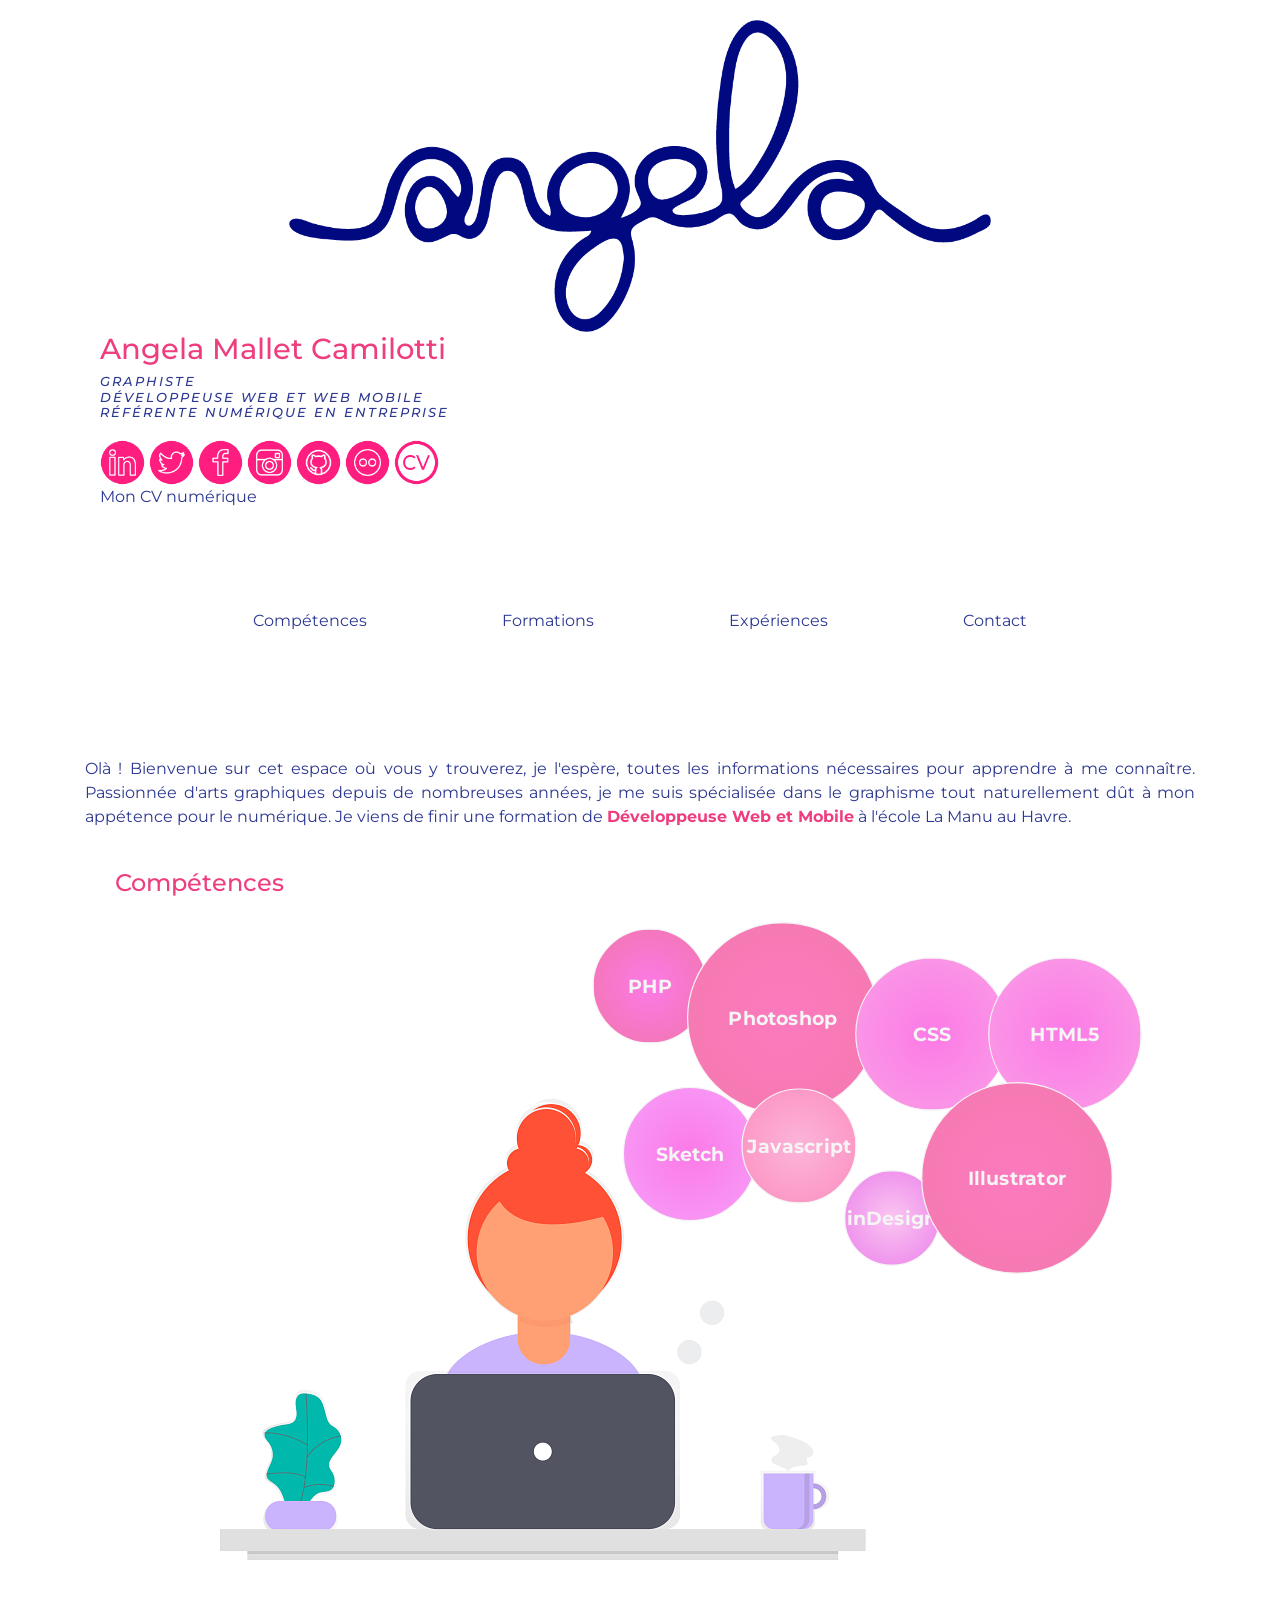
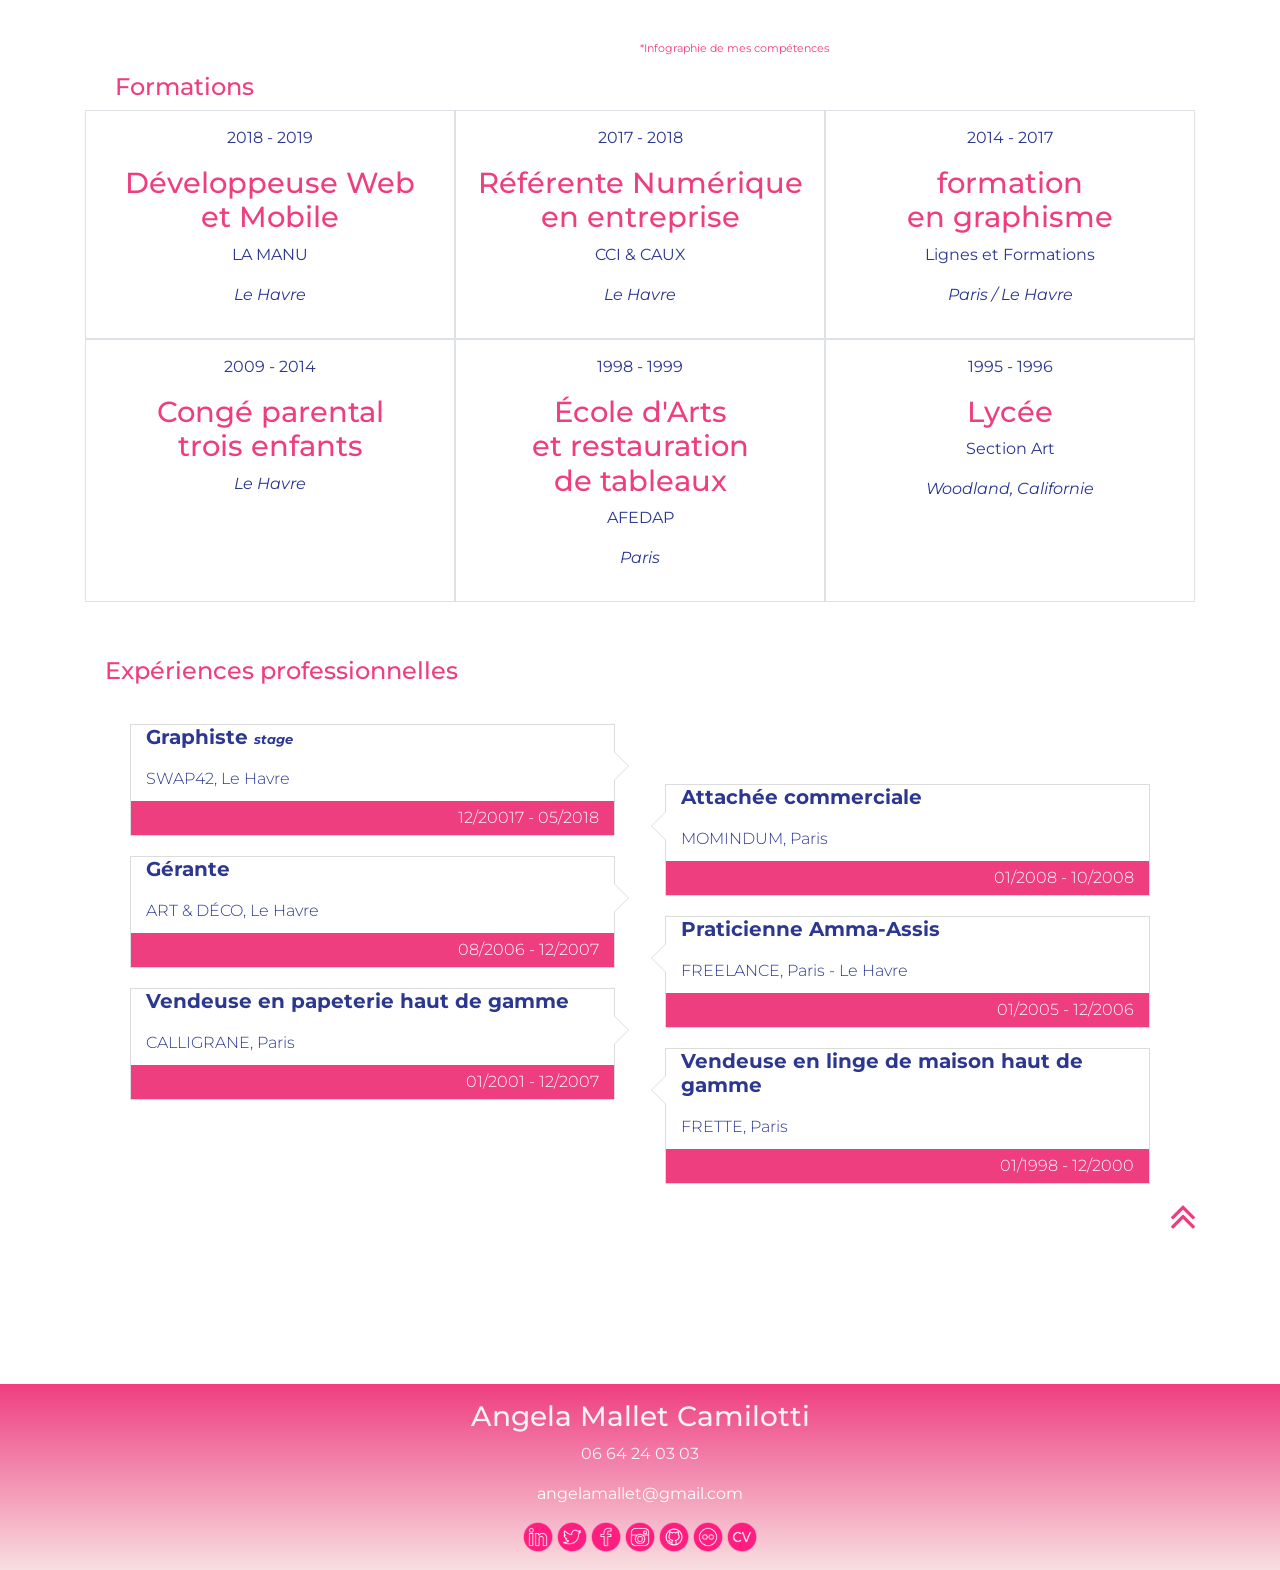
==== commit 2df2b93a: "modif du lien" ====
--- a/index.html
+++ b/index.html
@@ -39,8 +39,10 @@
                 <a href="https://github.com/AngelaMallet" target="_blank"><img src="img/I6.png" height="45px" width="45px"></a>
                 <a href="https://www.flickr.com/photos/angelamallet/" target="_blank"><img src="img/I5.png" height="45px" width="45px"></a>
                 <a href="img/CV-Angela Mallet Camilotti .pdf" download="CV Angela Mallet Camilotti"><img src="img/cvII.png" height="45px" width="45px"></a>
-                <a href="http://angelacamilotti.com/" target="_blank">Mon CV numérique</a>
               </div>
+              <div class="col-lg-12 pl-0">
+              <a href="http://angelacamilotti.com/" target="_blank">Mon CV numérique</a>
+            </div>
             </div>
           </div>
         </div>
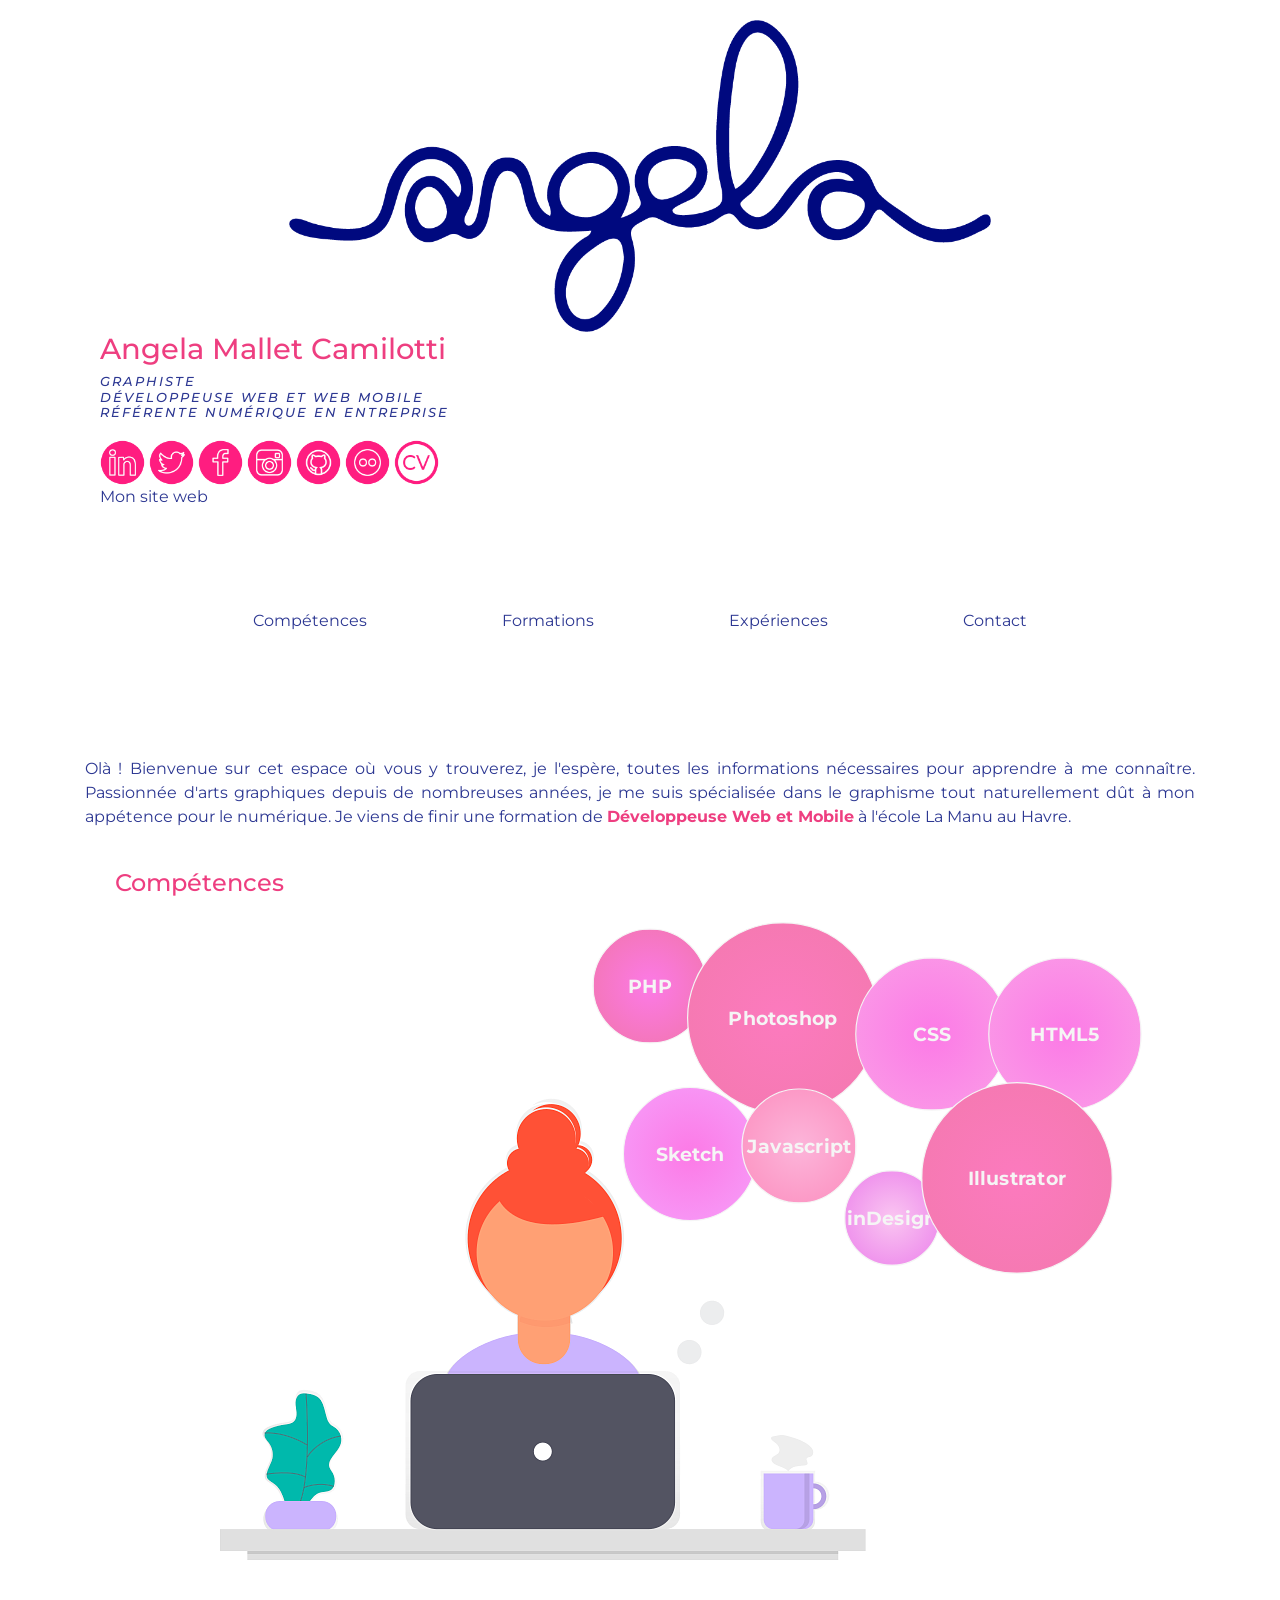
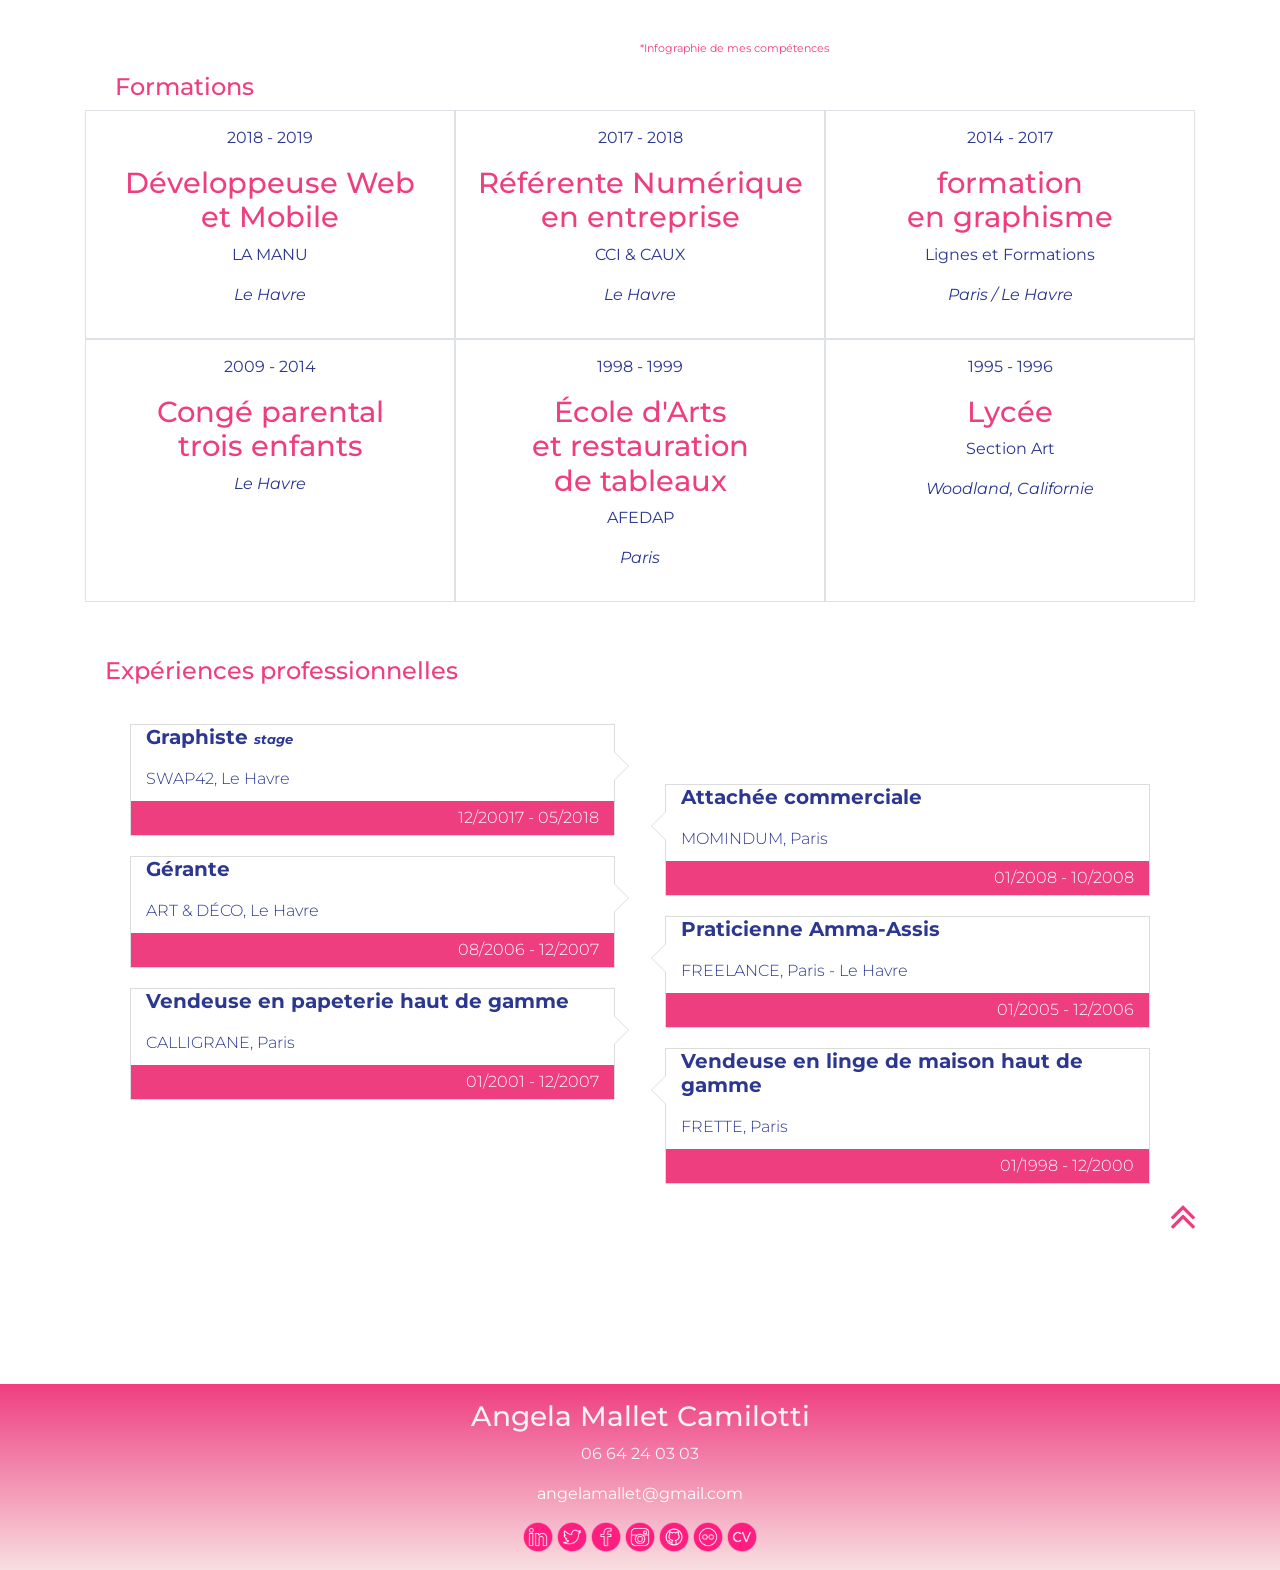
==== commit e26e2b8b: "modif du lien" ====
--- a/index.html
+++ b/index.html
@@ -41,7 +41,7 @@
                 <a href="img/CV-Angela Mallet Camilotti .pdf" download="CV Angela Mallet Camilotti"><img src="img/cvII.png" height="45px" width="45px"></a>
               </div>
               <div class="col-lg-12 pl-0">
-              <a href="http://angelacamilotti.com/" target="_blank">Mon CV numérique</a>
+              <a href="http://angelacamilotti.com/" target="_blank">Mon site web</a>
             </div>
             </div>
           </div>
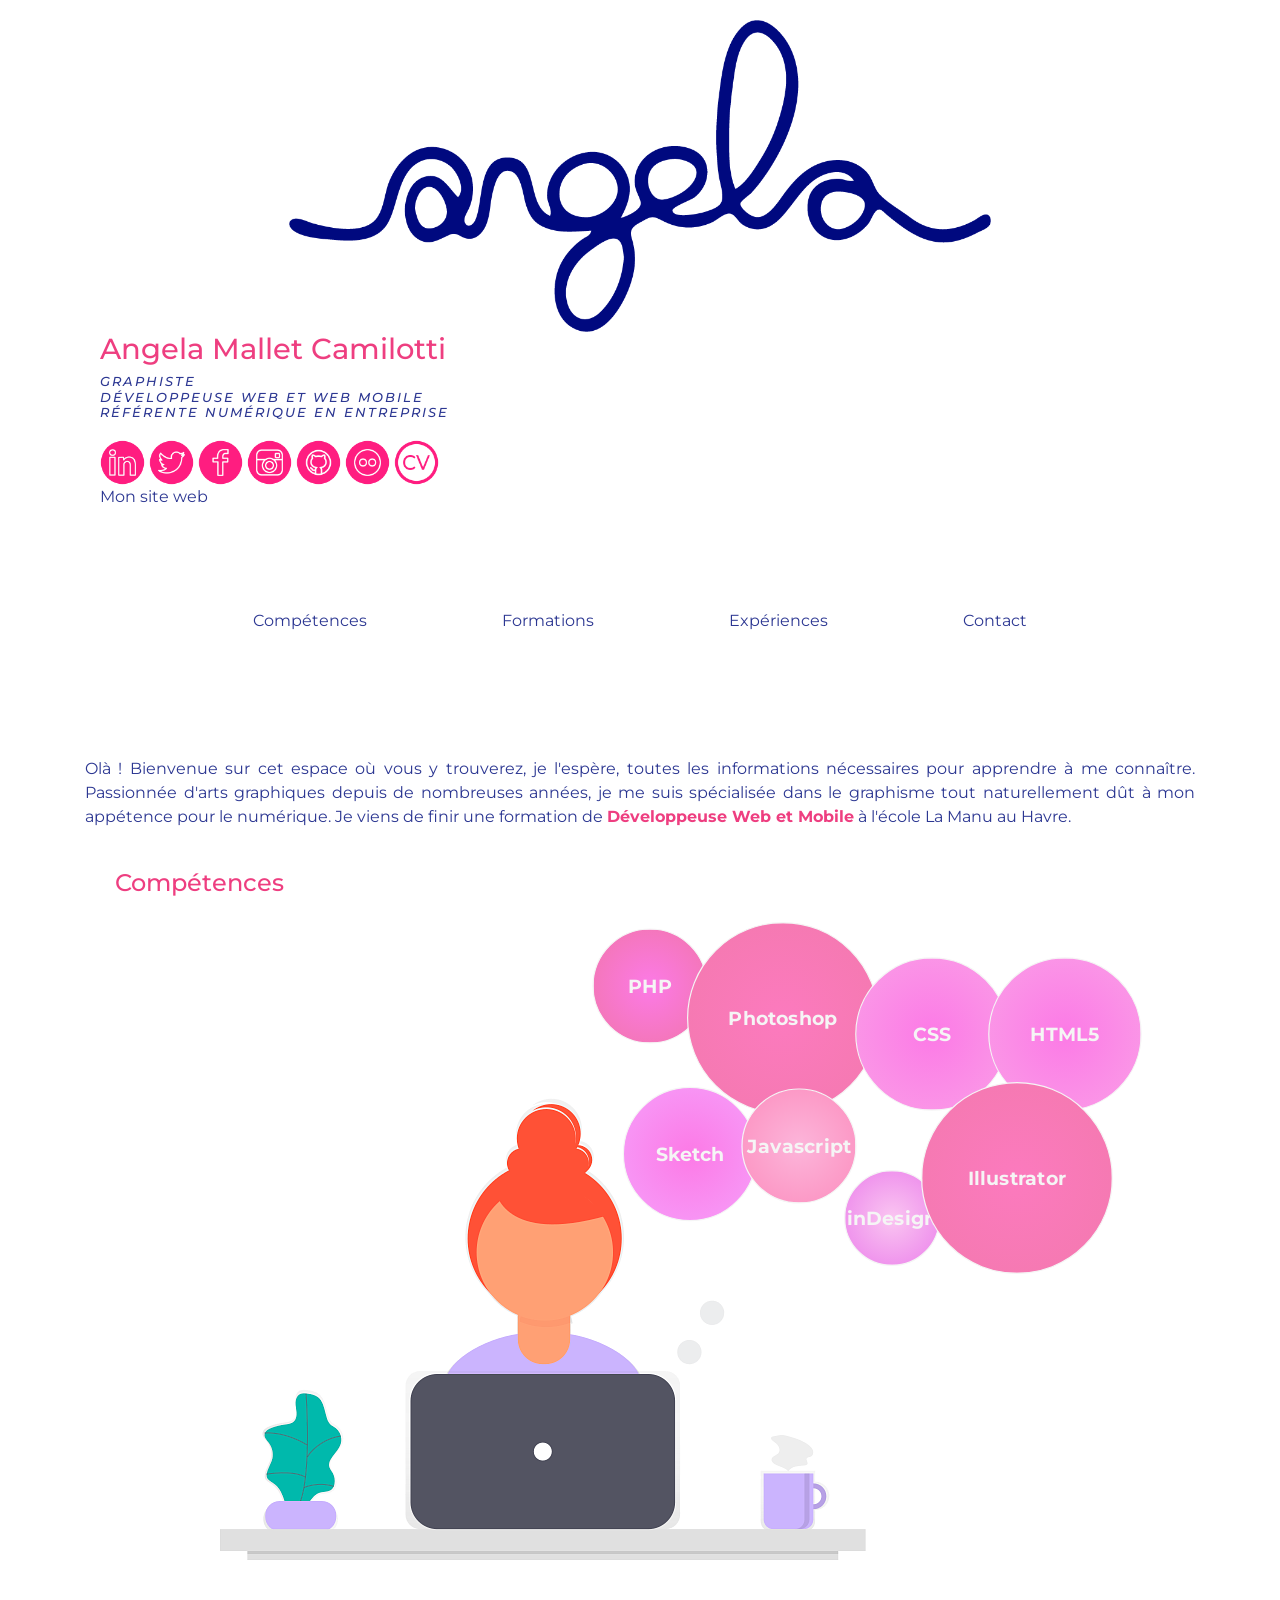
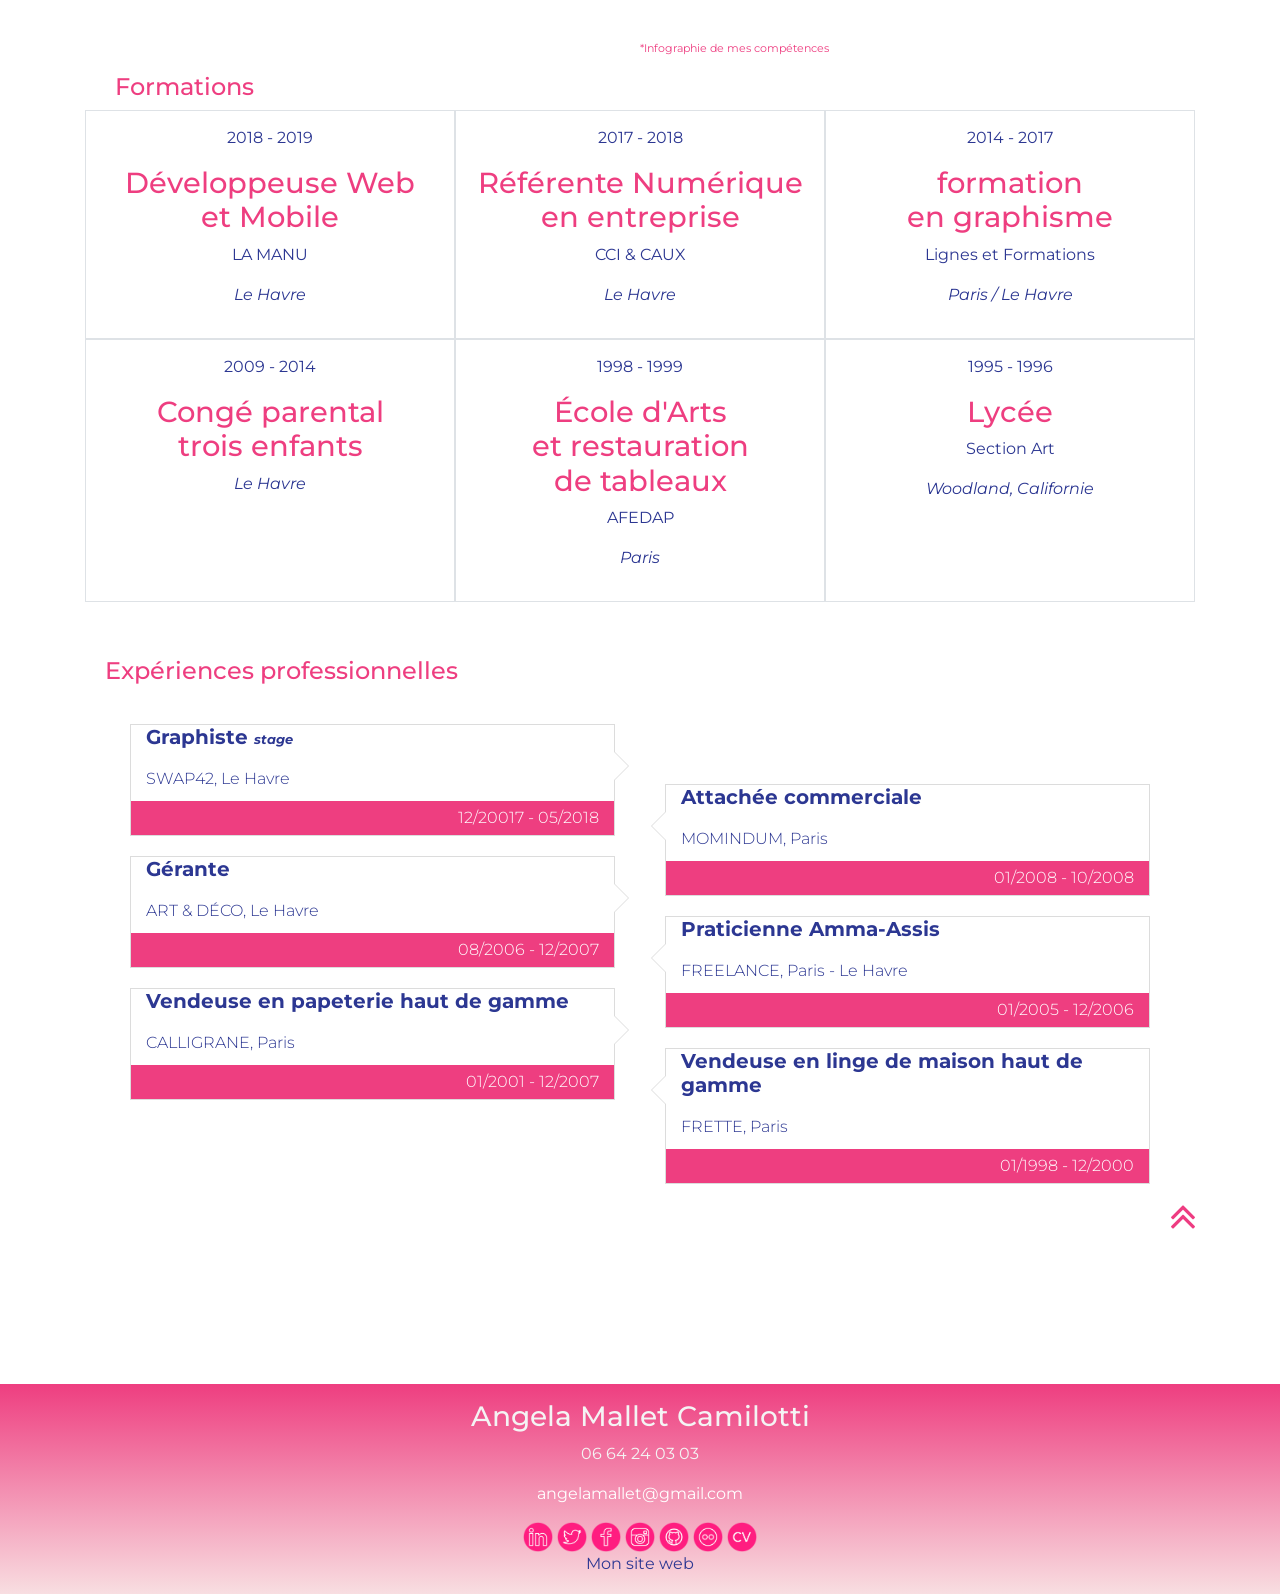
==== commit 104f30f1: "ajout du lien en bas de page" ====
--- a/index.html
+++ b/index.html
@@ -287,7 +287,9 @@
             <a href="https://www.flickr.com/photos/angelamallet/" target="_blank"><img src="img/I5.png" height="30px" width="30px" ></a>
             <a href="img/CV-Angela Mallet Camilotti .pdf" download="CV Angela Mallet Camilotti"><img src="img/cv.png" height="30px" width="30px"></a>
         </div>
-    
+        <div class="container web">
+          <a href="http://angelacamilotti.com/" target="_blank">Mon site web</a>
+        </div>
     </footer>
 </body>
 
